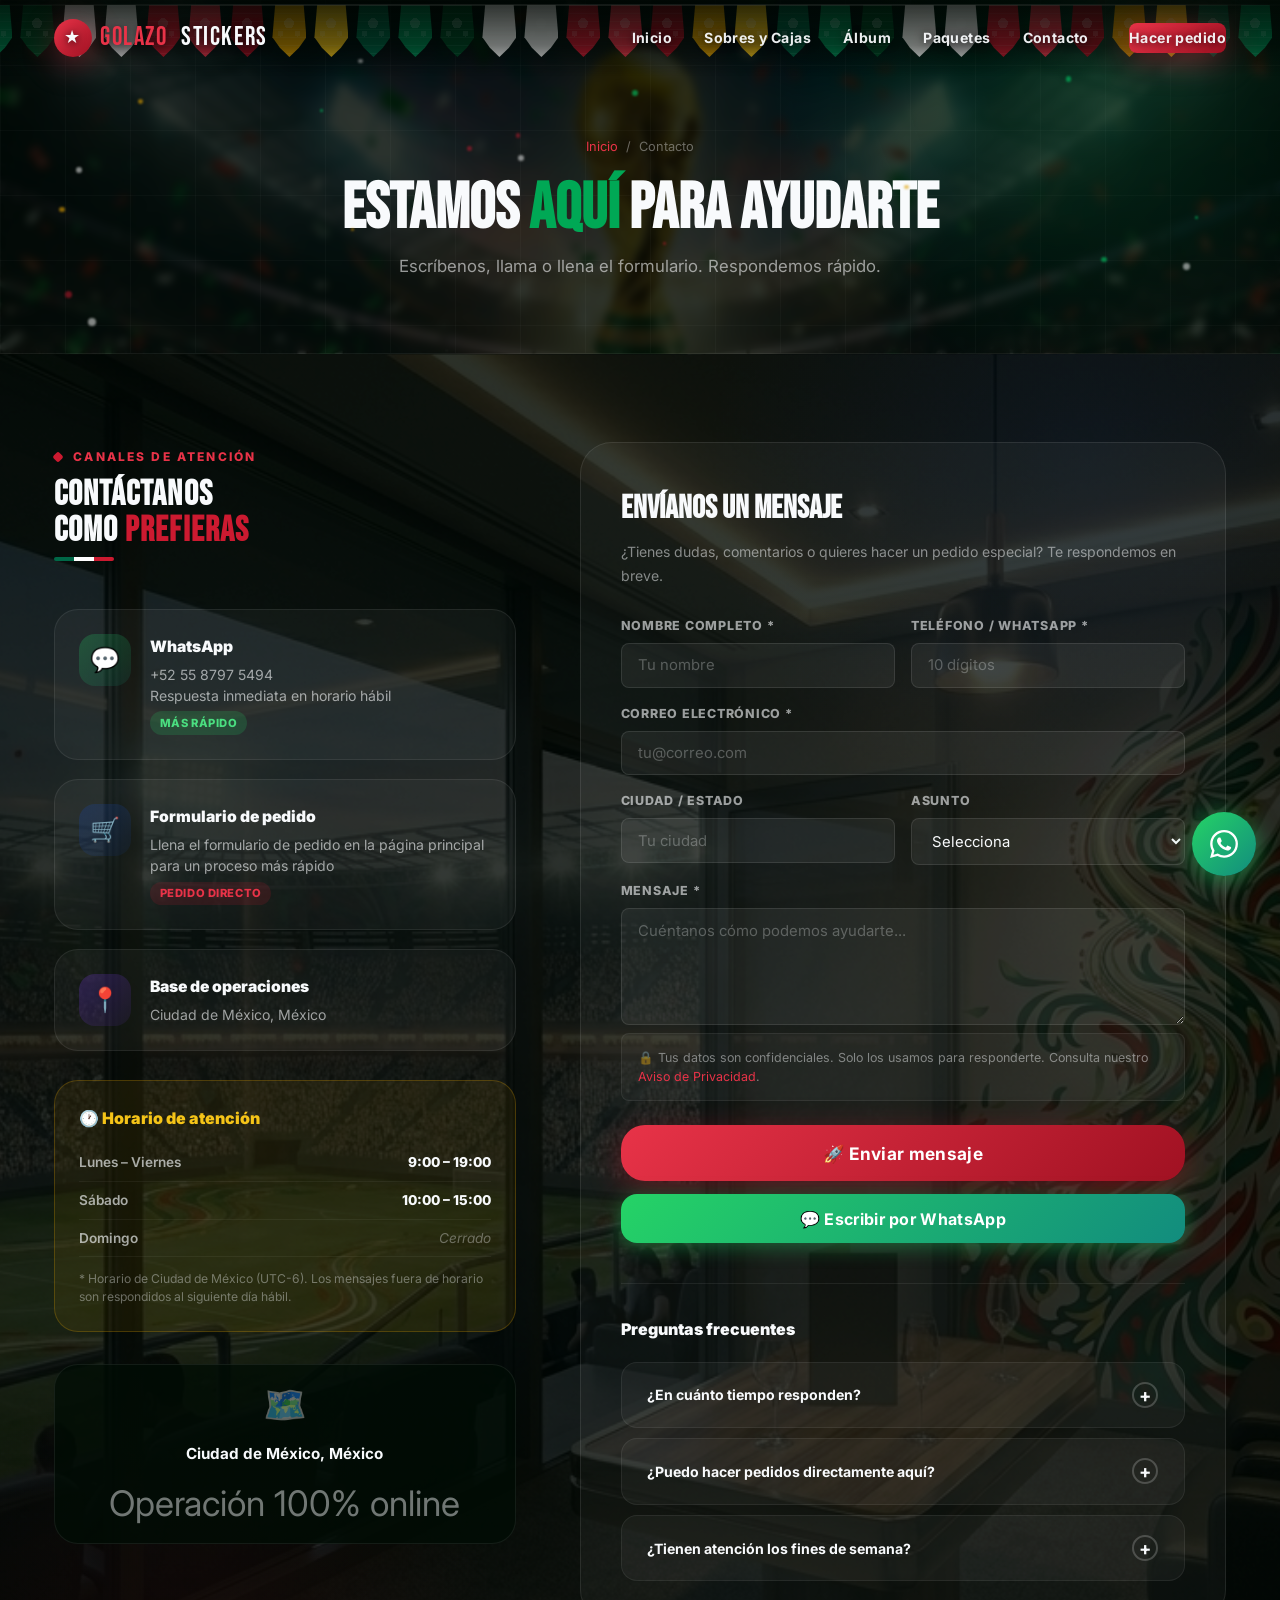
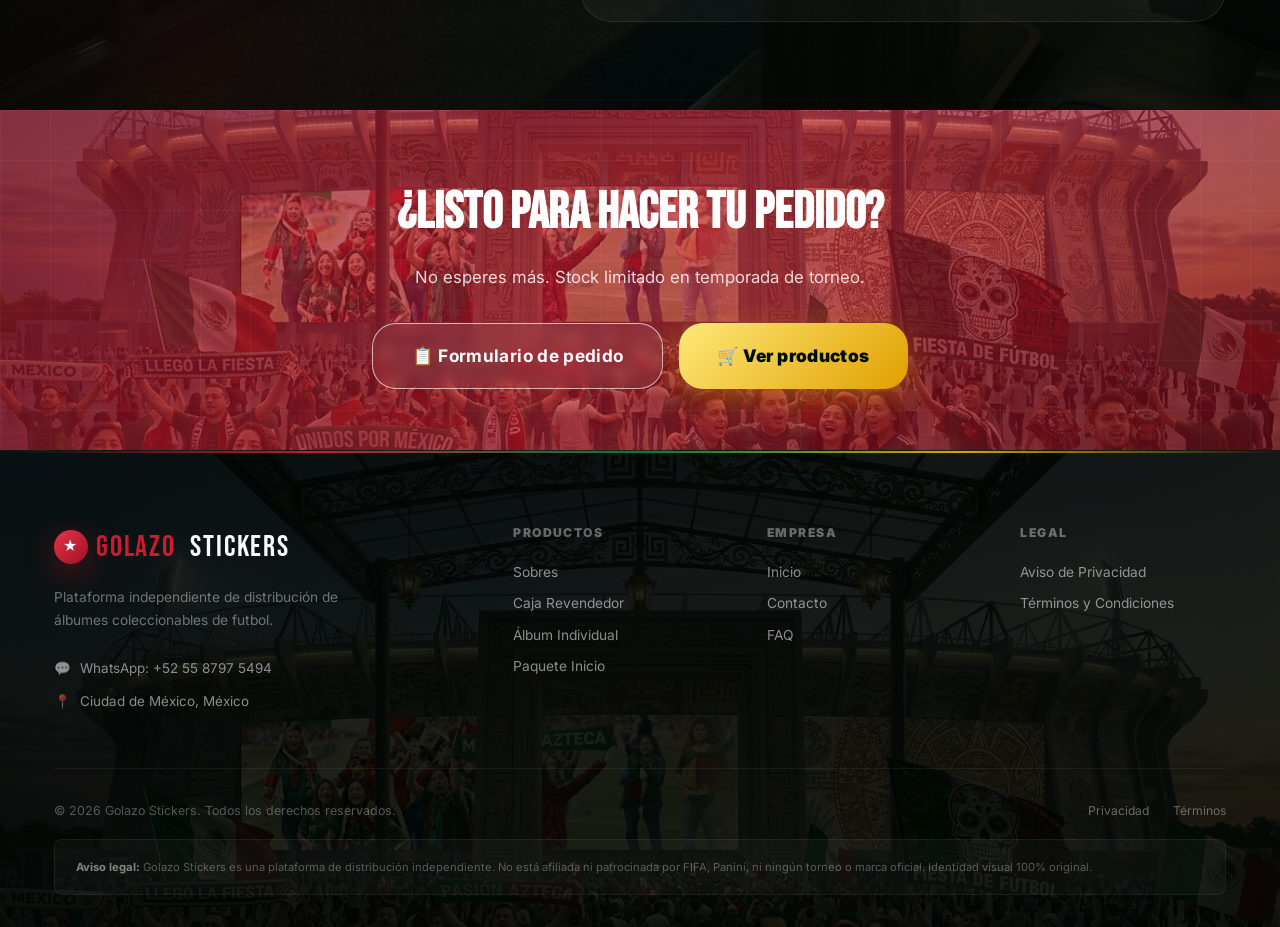
==== contacto.html @ 60607475 "Golazo Stickers - sitio web" ====
<!DOCTYPE html>
<html lang="es">
<head>
  <meta charset="UTF-8" />
  <meta name="viewport" content="width=device-width, initial-scale=1.0" />
  <title>Contacto — Golazo Stickers</title>
  <meta name="description" content="Contáctanos por WhatsApp, formulario o correo. Respondemos en menos de 24 horas. Pedidos, dudas y cotizaciones de mayoreo.">
  <link rel="icon" href="data:image/svg+xml,<svg xmlns='http://www.w3.org/2000/svg' viewBox='0 0 100 100'><text y='.9em' font-size='90'>⚽</text></svg>">
  <link rel="preconnect" href="https://fonts.googleapis.com">
  <link rel="preconnect" href="https://fonts.gstatic.com" crossorigin>
  <link href="https://fonts.googleapis.com/css2?family=Bebas+Neue&family=Inter:wght@300;400;500;600;700;800;900&display=swap" rel="stylesheet">
  <link rel="stylesheet" href="css/styles.css">
  <style>
    .contact-main {
      background:
        linear-gradient(rgba(0,6,2,.83), rgba(0,6,2,.83)),
        url('FONDOS/FONDO%203.PNG') center / cover scroll;
      padding: var(--section-py) 0;
      position: relative;
      overflow: hidden;
    }
    .contact-main::before {
      content: '';
      position: absolute; top: -20%; right: -15%;
      width: 60vw; height: 60vw;
      background: radial-gradient(circle, rgba(22,72,184,.1) 0%, transparent 70%);
      border-radius: 50%; pointer-events: none;
    }
    .contact-main::after {
      content: '';
      position: absolute; bottom: -20%; left: -10%;
      width: 50vw; height: 50vw;
      background: radial-gradient(circle, rgba(204,26,48,.08) 0%, transparent 70%);
      border-radius: 50%; pointer-events: none;
    }

    .contact-grid {
      display: grid;
      grid-template-columns: 1fr 1.4fr;
      gap: 4rem;
      align-items: start;
      position: relative; z-index: 1;
    }

    /* Tarjetas de contacto */
    .contact-methods { display: flex; flex-direction: column; gap: 1.2rem; }
    .contact-method-card {
      display: flex;
      align-items: flex-start;
      gap: 1.2rem;
      padding: 1.5rem;
      background: rgba(255,255,255,.04);
      border: 1px solid rgba(255,255,255,.08);
      border-radius: var(--radius-xl);
      transition: var(--transition);
      text-decoration: none;
      color: inherit;
    }
    .contact-method-card:hover {
      transform: translateY(-3px);
      border-color: rgba(22,72,184,.3);
      background: rgba(22,72,184,.06);
    }
    .contact-method-card.wa-card:hover { border-color: rgba(37,211,102,.35); background: rgba(37,211,102,.06); }
    .contact-method-card.coral-card:hover { border-color: rgba(204,26,48,.35); background: rgba(204,26,48,.06); }

    .cm-icon {
      width: 52px; height: 52px; flex-shrink: 0;
      border-radius: var(--radius); display: flex; align-items: center; justify-content: center;
      font-size: 1.5rem;
    }
    .cm-icon.green  { background: linear-gradient(135deg, rgba(37,211,102,.25), rgba(18,140,126,.12)); }
    .cm-icon.turq   { background: linear-gradient(135deg, rgba(22,72,184,.25), rgba(22,72,184,.08)); }
    .cm-icon.coral  { background: linear-gradient(135deg, rgba(204,26,48,.25), rgba(204,26,48,.08)); }
    .cm-icon.gold   { background: linear-gradient(135deg, rgba(224,160,0,.25), rgba(224,160,0,.08)); }

    .cm-body {}
    .cm-title { font-weight: 900; font-size: .98rem; color: var(--white); margin-bottom: .25rem; }
    .cm-value { font-size: .88rem; color: rgba(248,250,252,.6); line-height: 1.5; }
    .cm-badge {
      display: inline-block;
      background: rgba(37,211,102,.18); color: #4ADE80;
      border-radius: 999px; padding: .15rem .6rem;
      font-size: .7rem; font-weight: 800; letter-spacing: .05em;
      text-transform: uppercase; margin-top: .35rem;
    }
    .cm-badge.fast { background: rgba(204,26,48,.15); color: var(--coral-light); }

    /* Horario */
    .horario-box {
      background: rgba(224,160,0,.08);
      border: 1px solid rgba(224,160,0,.25);
      border-radius: var(--radius-xl); padding: 1.5rem;
      margin-top: 1rem;
    }
    .horario-box h4 { font-weight: 900; color: var(--gold-light); margin-bottom: .8rem; display:flex; gap:.5rem; align-items:center; }
    .horario-row { display: flex; justify-content: space-between; align-items: center; padding: .45rem 0; border-bottom: 1px solid rgba(255,255,255,.05); font-size: .85rem; }
    .horario-row:last-child { border-bottom: none; }
    .horario-day   { color: rgba(248,250,252,.65); font-weight: 600; }
    .horario-time  { color: var(--white); font-weight: 800; }
    .horario-closed { color: rgba(248,250,252,.35); font-style: italic; font-weight: 400; }

    /* Formulario */
    .contact-form-box {
      background: rgba(255,255,255,.04);
      border: 1px solid rgba(255,255,255,.09);
      border-radius: var(--radius-2xl);
      padding: 2.5rem;
    }
    .contact-form-box h3 {
      font-family: var(--font-display);
      font-size: 2rem; color: var(--white); margin-bottom: .3rem;
    }
    .contact-form-box .form-sub { font-size: .88rem; color: rgba(248,250,252,.5); margin-bottom: 1.8rem; }

    /* Mapa placeholder */
    .map-placeholder {
      background: rgba(0,12,4,.75);
      border: 1px solid rgba(255,255,255,.07);
      border-radius: var(--radius-xl);
      height: 180px;
      display: flex; flex-direction: column; align-items: center; justify-content: center;
      gap: .5rem; text-align: center;
      font-size: .88rem; color: rgba(248,250,252,.45);
      margin-top: 2rem;
    }
    .map-placeholder span { font-size: 2.2rem; }
    .map-placeholder strong { color: var(--white); font-size: .95rem; }

    @media (max-width: 900px) { .contact-grid { grid-template-columns: 1fr; gap: 2.5rem; } }
  </style>
</head>
<body>

<!-- NAVBAR -->
<nav class="navbar">
  <div class="container">
    <a href="index.html" class="nav-logo">
      <div class="logo-icon" aria-hidden="true">★</div>
      <span class="brand-highlight">GOLAZO</span>&nbsp;STICKERS
    </a>
    <ul class="nav-links" id="navLinks">
      <li><a href="index.html">Inicio</a></li>
      <li><a href="productos.html#sobres">Sobres y Cajas</a></li>
      <li><a href="productos.html#album">Álbum</a></li>
      <li><a href="productos.html#paquetes">Paquetes</a></li>
      <li><a href="contacto.html">Contacto</a></li>
      <li class="nav-cta"><a href="index.html#pedido" class="btn btn-primary btn-sm">Hacer pedido</a></li>
    </ul>
    <button class="nav-toggle" id="navToggle" aria-label="Menú" aria-expanded="false">
      <span></span><span></span><span></span>
    </button>
  </div>
</nav>

<!-- PAGE HEADER -->
<header class="page-header">
  <div class="papel-picado-wrap" aria-hidden="true" id="papelPicado"></div>
  <div class="container">
    <div class="breadcrumb">
      <a href="index.html">Inicio</a> / <span>Contacto</span>
    </div>
    <h1 class="page-header-title">Estamos <span style="color:var(--turq-light)">aquí</span> para ayudarte</h1>
    <p class="page-header-sub">Escríbenos, llama o llena el formulario. Respondemos rápido.</p>
  </div>
</header>

<!-- CONTACT MAIN -->
<section class="contact-main">
  <div class="container">
    <div class="contact-grid">

      <!-- Métodos de contacto -->
      <div>
        <div class="section-header reveal">
          <span class="section-label">Canales de atención</span>
          <h2 class="section-title" style="font-size:2.2rem;">Contáctanos<br>como <span>prefieras</span></h2>
        </div>

        <div class="contact-methods">
          <!-- WhatsApp -->
          <a href="https://wa.me/525587975494" target="_blank" rel="noopener noreferrer" class="contact-method-card wa-card reveal delay-1">
            <div class="cm-icon green">💬</div>
            <div class="cm-body">
              <div class="cm-title">WhatsApp</div>
              <div class="cm-value">+52 55 8797 5494<br>Respuesta inmediata en horario hábil</div>
              <span class="cm-badge">Más rápido</span>
            </div>
          </a>
          <!-- Pedidos -->
          <a href="index.html#pedido" class="contact-method-card coral-card reveal delay-3">
            <div class="cm-icon turq">🛒</div>
            <div class="cm-body">
              <div class="cm-title">Formulario de pedido</div>
              <div class="cm-value">Llena el formulario de pedido en la página principal para un proceso más rápido</div>
              <span class="cm-badge fast">Pedido directo</span>
            </div>
          </a>
          <!-- Ubicación -->
          <div class="contact-method-card reveal delay-4" style="cursor:default;">
            <div class="cm-icon" style="background:linear-gradient(135deg,rgba(124,58,237,.25),rgba(124,58,237,.08));">📍</div>
            <div class="cm-body">
              <div class="cm-title">Base de operaciones</div>
              <div class="cm-value">Ciudad de México, México</div>
            </div>
          </div>
        </div>

        <!-- Horario -->
        <div class="horario-box reveal" style="margin-top:1.8rem;">
          <h4>🕐 Horario de atención</h4>
          <div class="horario-row">
            <span class="horario-day">Lunes – Viernes</span>
            <span class="horario-time">9:00 – 19:00</span>
          </div>
          <div class="horario-row">
            <span class="horario-day">Sábado</span>
            <span class="horario-time">10:00 – 15:00</span>
          </div>
          <div class="horario-row">
            <span class="horario-day">Domingo</span>
            <span class="horario-closed">Cerrado</span>
          </div>
          <p style="font-size:.76rem; color:rgba(248,250,252,.38); margin-top:.8rem; line-height:1.5;">
            * Horario de Ciudad de México (UTC-6). Los mensajes fuera de horario son respondidos al siguiente día hábil.
          </p>
        </div>

        <!-- Mapa placeholder -->
        <div class="map-placeholder reveal">
          <span>🗺️</span>
          <strong>Ciudad de México, México</strong>
          <span>Operación 100% online</span>
        </div>
      </div>

      <!-- Formulario de contacto -->
      <div class="contact-form-box reveal-right">
        <h3>Envíanos un mensaje</h3>
        <p class="form-sub">¿Tienes dudas, comentarios o quieres hacer un pedido especial? Te respondemos en breve.</p>
        <form class="order-form-el" novalidate>
          <div class="form-grid">
            <div class="form-group">
              <label for="c-nombre">Nombre completo *</label>
              <input type="text" id="c-nombre" name="nombre" placeholder="Tu nombre" required autocomplete="name">
            </div>
            <div class="form-group">
              <label for="c-tel">Teléfono / WhatsApp *</label>
              <input type="tel" id="c-tel" name="telefono" placeholder="10 dígitos" required autocomplete="tel">
            </div>
            <div class="form-group full">
              <label for="c-email">Correo electrónico *</label>
              <input type="email" id="c-email" name="correo" placeholder="tu@correo.com" required autocomplete="email">
            </div>
            <div class="form-group">
              <label for="c-ciudad">Ciudad / Estado</label>
              <input type="text" id="c-ciudad" name="ciudad" placeholder="Tu ciudad" autocomplete="address-level2">
            </div>
            <div class="form-group">
              <label for="c-asunto">Asunto</label>
              <select id="c-asunto" name="asunto">
                <option value="" disabled selected>Selecciona</option>
                <option>Hacer un pedido</option>
                <option>Consulta sobre productos</option>
                <option>Consulta sobre precios</option>
                <option>Seguimiento de pedido</option>
                <option>Problema con mi pedido</option>
                <option>Otro</option>
              </select>
            </div>
            <div class="form-group full">
              <label for="c-mensaje">Mensaje *</label>
              <textarea id="c-mensaje" name="comentarios" rows="5" placeholder="Cuéntanos cómo podemos ayudarte..." required></textarea>
            </div>
          </div>

          <div style="background:rgba(255,255,255,.04); border:1px solid rgba(255,255,255,.07); border-radius:var(--radius-sm); padding:.85rem 1rem; margin-top:.5rem; font-size:.78rem; color:rgba(248,250,252,.45); line-height:1.55;">
            🔒 Tus datos son confidenciales. Solo los usamos para responderte. Consulta nuestro <a href="privacidad.html" style="color:var(--coral-light);">Aviso de Privacidad</a>.
          </div>

          <div class="form-actions" style="margin-top:1.5rem;">
            <button type="submit" class="btn btn-primary btn-full btn-lg">
              🚀 Enviar mensaje
            </button>
            <button type="button" class="btn btn-whatsapp btn-full" data-whatsapp="true">
              💬 Escribir por WhatsApp
            </button>
          </div>
          <div class="form-success" role="alert"></div>
        </form>

        <!-- FAQ rápido -->
        <div style="margin-top:2.5rem; padding-top:2rem; border-top:1px solid rgba(255,255,255,.07);">
          <h4 style="font-weight:900; margin-bottom:1.2rem; font-size:1rem;">Preguntas frecuentes</h4>
          <div class="faq-list" style="max-width:100%;">
            <div class="faq-item">
              <button class="faq-question" style="font-size:.88rem;">¿En cuánto tiempo responden? <span class="faq-icon">+</span></button>
              <div class="faq-answer"><p>Por WhatsApp respondemos usualmente en menos de 2 horas en horario hábil. Por formulario o correo, dentro de 24 horas hábiles.</p></div>
            </div>
            <div class="faq-item">
              <button class="faq-question" style="font-size:.88rem;">¿Puedo hacer pedidos directamente aquí? <span class="faq-icon">+</span></button>
              <div class="faq-answer"><p>Sí. Puedes usar el formulario de esta página o ir directamente a <a href="index.html#pedido">la sección de pedidos</a> en el inicio. También por WhatsApp.</p></div>
            </div>
            <div class="faq-item">
              <button class="faq-question" style="font-size:.88rem;">¿Tienen atención los fines de semana? <span class="faq-icon">+</span></button>
              <div class="faq-answer"><p>Los sábados atendemos de 10:00 a 15:00. Los domingos no hay atención, pero puedes dejar tu mensaje y te respondemos el lunes.</p></div>
            </div>
          </div>
        </div>
      </div>
    </div>
  </div>
</section>

<!-- CTA -->
<div class="mid-cta">
  <div class="container reveal">
    <h2>¿Listo para hacer tu pedido?</h2>
    <p>No esperes más. Stock limitado en temporada de torneo.</p>
    <div class="cta-actions">
      <a href="index.html#pedido" class="btn btn-secondary btn-lg">📋 Formulario de pedido</a>
      <a href="productos.html" class="btn btn-gold btn-lg">🛒 Ver productos</a>
    </div>
  </div>
</div>

<!-- FOOTER -->
<footer class="footer">
  <div class="container">
    <div class="footer-grid">
      <div class="footer-brand">
        <div class="footer-logo"><div class="logo-icon">★</div><span style="color:var(--coral)">GOLAZO</span>&nbsp;STICKERS</div>
        <p class="footer-tagline">Plataforma independiente de distribución de álbumes coleccionables de futbol.</p>
        <nav class="footer-contact-items">
          <a class="footer-contact-item" href="https://wa.me/525587975494" target="_blank" rel="noopener noreferrer"><span>💬</span> WhatsApp: +52 55 8797 5494</a>
          <span class="footer-contact-item"><span>📍</span> Ciudad de México, México</span>
        </nav>
      </div>
      <div class="footer-col">
        <h5>Productos</h5>
        <nav class="footer-links">
          <a href="productos.html#sobres">Sobres</a>
          <a href="productos.html#sobres">Caja Revendedor</a>
          <a href="productos.html#album">Álbum Individual</a>
          <a href="productos.html#paquetes">Paquete Inicio</a>
        </nav>
      </div>
      <div class="footer-col">
        <h5>Empresa</h5>
        <nav class="footer-links">
          <a href="index.html">Inicio</a>
          <a href="contacto.html">Contacto</a>
          <a href="index.html#faq">FAQ</a>
        </nav>
      </div>
      <div class="footer-col">
        <h5>Legal</h5>
        <nav class="footer-links">
          <a href="privacidad.html">Aviso de Privacidad</a>
          <a href="terminos.html">Términos y Condiciones</a>
        </nav>
      </div>
    </div>
    <div class="footer-bottom">
      <div class="footer-bottom-row">
        <p class="footer-copy">© 2026 Golazo Stickers. Todos los derechos reservados.</p>
        <nav class="footer-legal-links">
          <a href="privacidad.html">Privacidad</a>
          <a href="terminos.html">Términos</a>
        </nav>
      </div>
      <div class="footer-disclaimer">
        <strong>Aviso legal:</strong> Golazo Stickers es una plataforma de distribución independiente. No está afiliada ni patrocinada por FIFA, Panini, ni ningún torneo o marca oficial. Identidad visual 100% original.
      </div>
    </div>
  </div>
</footer>

<a href="#" class="whatsapp-float" aria-label="Pedir por WhatsApp">
  <svg width="28" height="28" viewBox="0 0 24 24" fill="white"><path d="M17.472 14.382c-.297-.149-1.758-.867-2.03-.967-.273-.099-.471-.148-.67.15-.197.297-.767.966-.94 1.164-.173.199-.347.223-.644.075-.297-.15-1.255-.463-2.39-1.475-.883-.788-1.48-1.761-1.653-2.059-.173-.297-.018-.458.13-.606.134-.133.298-.347.446-.52.149-.174.198-.298.298-.497.099-.198.05-.371-.025-.52-.075-.149-.669-1.612-.916-2.207-.242-.579-.487-.5-.669-.51-.173-.008-.371-.01-.57-.01-.198 0-.52.074-.792.372-.272.297-1.04 1.016-1.04 2.479 0 1.462 1.065 2.875 1.213 3.074.149.198 2.096 3.2 5.077 4.487.709.306 1.262.489 1.694.625.712.227 1.36.195 1.871.118.571-.085 1.758-.719 2.006-1.413.248-.694.248-1.289.173-1.413-.074-.124-.272-.198-.57-.347m-5.421 7.403h-.004a9.87 9.87 0 01-5.031-1.378l-.361-.214-3.741.982.998-3.648-.235-.374a9.86 9.86 0 01-1.51-5.26c.001-5.45 4.436-9.884 9.888-9.884 2.64 0 5.122 1.03 6.988 2.898a9.825 9.825 0 012.893 6.994c-.003 5.45-4.437 9.884-9.885 9.884m8.413-18.297A11.815 11.815 0 0012.05 0C5.495 0 .16 5.335.157 11.892c0 2.096.547 4.142 1.588 5.945L.057 24l6.305-1.654a11.882 11.882 0 005.683 1.448h.005c6.554 0 11.89-5.335 11.893-11.893a11.821 11.821 0 00-3.48-8.413z"/></svg>
  <span class="whatsapp-float-tooltip">Escribir por WhatsApp</span>
</a>
<script src="js/main.js"></script>
</body>
</html>
---- css/styles.css ----
/* ============================================================
   GOLAZO STICKERS — MAIN STYLESHEET v2
   Paleta original vibrante · Mobile-first · Premium
   ============================================================ */

@import url('https://fonts.googleapis.com/css2?family=Bebas+Neue&family=Inter:wght@300;400;500;600;700;800;900&display=swap');

/* ─── VARIABLES — Paleta Mundial ─────────────────────────── */
:root {
  /* Rojo mundial */
  --coral:        #CC1A30;
  --coral-dark:   #A01122;
  --coral-light:  #E83348;
  /* Verde México */
  --turquoise:    #007A40;
  --turq-dark:    #004D25;
  --turq-light:   #00A855;
  /* Verde noche profundo — estilo estadio México */
  --night:        #000D05;
  --night-mid:    #001608;
  --night-soft:   #002410;
  /* Dorado trofeo */
  --gold:         #E0A000;
  --gold-light:   #F5C418;
  --gold-pale:    #FEE878;
  --white:        #F8FAFC;
  --gray-light:   #EEF2F7;
  --gray:         #8898AA;
  --gray-dark:    #4A5568;
  --purple:       #5B21A8;
  --purple-light: #8B5CF6;

  --font-display: 'Bebas Neue', 'Impact', sans-serif;
  --font-body:    'Inter', sans-serif;

  --section-py:   5.5rem;
  --radius:       1rem;
  --radius-sm:    0.5rem;
  --radius-xl:    1.5rem;
  --radius-2xl:   2rem;

  --shadow-sm:    0 2px 8px rgba(0,13,5,0.35);
  --shadow-md:    0 8px 32px rgba(0,13,5,0.5);
  --shadow-lg:    0 20px 60px rgba(0,13,5,0.65);
  --shadow-coral: 0 8px 32px rgba(204,26,48,0.4);
  --shadow-turq:  0 8px 32px rgba(0,122,64,0.4);
  --shadow-gold:  0 8px 32px rgba(224,160,0,0.4);

  --transition:   0.3s cubic-bezier(0.25,0.46,0.45,0.94);
  --transition-slow: 0.6s cubic-bezier(0.25,0.46,0.45,0.94);
}

/* ─── RESET ──────────────────────────────────────────────── */
*,*::before,*::after { box-sizing:border-box; margin:0; padding:0; }
html { scroll-behavior:smooth; font-size:16px; }
body {
  font-family: var(--font-body);
  background: url('../FONDOS/FONDO%20PRINCIPAL.jpeg') center top / cover fixed no-repeat;
  background-color: var(--night);
  color: var(--white);
  line-height: 1.65;
  overflow-x: hidden;
  -webkit-font-smoothing: antialiased;
}
img { max-width:100%; height:auto; display:block; }
a   { text-decoration:none; color:inherit; }
ul  { list-style:none; }
input,select,textarea,button { font-family:var(--font-body); }

/* ─── UTILITIES ──────────────────────────────────────────── */
.container   { width:100%; max-width:1220px; margin:0 auto; padding:0 1.5rem; }
.section-py  { padding:var(--section-py) 0; }
.text-center { text-align:center; }
.text-coral  { color:var(--coral); }
.text-gold   { color:var(--gold); }
.text-turq   { color:var(--turquoise); }

/* ─── BADGES ─────────────────────────────────────────────── */
.badge {
  display: inline-flex;
  align-items: center;
  gap: 0.3rem;
  padding: 0.28rem 0.85rem;
  border-radius: 999px;
  font-size: 0.7rem;
  font-weight: 800;
  letter-spacing: 0.06em;
  text-transform: uppercase;
}
.badge-coral  { background:linear-gradient(135deg,var(--coral),var(--coral-dark)); color:#fff; box-shadow:0 2px 12px rgba(204,26,48,0.4); }
.badge-gold   { background:linear-gradient(135deg,var(--gold-light),var(--gold));  color:var(--night); box-shadow:0 2px 12px rgba(224,160,0,0.4); }
.badge-turq   { background:linear-gradient(135deg,var(--turq-light),var(--turquoise)); color:#fff; box-shadow:0 2px 12px rgba(0,122,64,0.4); }
.badge-purple { background:linear-gradient(135deg,var(--purple-light),var(--purple)); color:#fff; }

/* ─── SCROLL REVEAL ──────────────────────────────────────── */
.reveal        { opacity:0; transform:translateY(44px); transition:opacity 0.75s ease,transform 0.75s ease; }
.reveal-left   { opacity:0; transform:translateX(-50px); transition:opacity 0.75s ease,transform 0.75s ease; }
.reveal-right  { opacity:0; transform:translateX(50px);  transition:opacity 0.75s ease,transform 0.75s ease; }
.reveal.visible,.reveal-left.visible,.reveal-right.visible { opacity:1; transform:none; }
.delay-1 { transition-delay:.1s!important; }
.delay-2 { transition-delay:.2s!important; }
.delay-3 { transition-delay:.3s!important; }
.delay-4 { transition-delay:.4s!important; }
.delay-5 { transition-delay:.5s!important; }
.delay-6 { transition-delay:.6s!important; }

/* ─── BUTTONS ────────────────────────────────────────────── */
.btn {
  display: inline-flex;
  align-items: center;
  justify-content: center;
  gap: .5rem;
  padding: .9rem 2rem;
  border: none;
  border-radius: var(--radius);
  font-size: 1rem;
  font-weight: 700;
  cursor: pointer;
  transition: var(--transition);
  position: relative;
  overflow: hidden;
  white-space: nowrap;
  letter-spacing: .02em;
  text-align: center;
}
.btn::after {
  content:'';
  position:absolute; inset:0;
  background:rgba(255,255,255,.13);
  opacity:0;
  transition:opacity .2s;
}
.btn:hover::after { opacity:1; }
.btn:active       { transform:scale(.97); }

.btn-primary {
  background: linear-gradient(135deg, var(--coral-light), var(--coral-dark));
  color:#fff;
  box-shadow: var(--shadow-coral);
}
.btn-primary:hover { transform:translateY(-3px); box-shadow:0 12px 36px rgba(204,26,48,.55); }

.btn-secondary {
  background: rgba(255,255,255,.06);
  color:var(--white);
  border: 1.5px solid rgba(255,255,255,.35);
  backdrop-filter:blur(6px);
}
.btn-secondary:hover { border-color:var(--white); background:rgba(255,255,255,.12); transform:translateY(-2px); }

.btn-turq {
  background: linear-gradient(135deg, var(--turq-light), var(--turq-dark));
  color:#fff;
  box-shadow: var(--shadow-turq);
}
.btn-turq:hover { transform:translateY(-3px); box-shadow:0 12px 36px rgba(0,122,64,.55); }

.btn-gold {
  background: linear-gradient(135deg, var(--gold-pale), var(--gold));
  color:var(--night);
  box-shadow: var(--shadow-gold);
  font-weight:900;
}
.btn-gold:hover { transform:translateY(-3px); box-shadow:0 12px 36px rgba(224,160,0,.55); }

.btn-whatsapp {
  background: linear-gradient(135deg,#25D366,#128C7E);
  color:#fff;
  box-shadow:0 4px 20px rgba(37,211,102,.4);
}
.btn-whatsapp:hover { transform:translateY(-3px); box-shadow:0 12px 36px rgba(37,211,102,.55); }

.btn-outline-coral {
  background: transparent;
  color: var(--coral-light);
  border: 2px solid var(--coral);
}
.btn-outline-coral:hover { background: var(--coral); color:#fff; transform:translateY(-2px); }

.btn-lg   { padding:1.1rem 2.4rem; font-size:1.08rem; border-radius:var(--radius-xl); }
.btn-sm   { padding:.55rem 1.2rem; font-size:.85rem; border-radius:var(--radius-sm); }
.btn-full { width:100%; }

/* ─── SECTION HEADINGS ───────────────────────────────────── */
.section-label {
  display:inline-block;
  font-size:.75rem;
  font-weight:800;
  letter-spacing:.18em;
  text-transform:uppercase;
  color:var(--coral-light);
  margin-bottom:.65rem;
  position:relative;
  padding-left:1.2rem;
}
.section-label::before {
  content:'';
  position:absolute;
  left:0; top:50%;
  transform:translateY(-50%);
  width:8px; height:8px;
  background:var(--coral);
  border-radius:2px;
  transform:translateY(-50%) rotate(45deg);
}
.section-title {
  font-family: var(--font-display);
  font-size: clamp(2.4rem, 5vw, 3.8rem);
  line-height: 1.02;
  letter-spacing: .03em;
  color: var(--white);
}
.section-title span  { color:var(--coral); }
.section-title .gold { color:var(--gold); }
.section-title .turq { color:var(--turquoise); }
.section-sub {
  font-size:1.05rem;
  color:rgba(248,250,252,.65);
  max-width:580px;
  margin:.9rem auto 0;
  line-height:1.7;
}
.section-header { margin-bottom:3rem; }

/* Divider line -->
.section-divider {
  height:1px;
  background:linear-gradient(90deg,transparent,rgba(255,255,255,.08),transparent);
  margin:0;
}

/* ─── PROMO BAR ──────────────────────────────────────────── */
.promo-bar {
  background: linear-gradient(90deg, var(--night-mid) 0%, var(--turq-dark) 50%, var(--night-mid) 100%);
  padding: .65rem 1rem;
  text-align: center;
  position: relative;
  z-index: 1001;
  overflow: hidden;
}
.promo-bar::before {
  content:'';
  position:absolute; inset:0;
  background:linear-gradient(90deg,transparent 0%,rgba(255,255,255,.15) 50%,transparent 100%);
  animation:shimmerBar 3s linear infinite;
}
.promo-bar-text {
  font-size:.82rem;
  font-weight:800;
  letter-spacing:.06em;
  color:#fff;
  display:flex;
  align-items:center;
  justify-content:center;
  gap:.9rem;
  flex-wrap:wrap;
  position:relative;
  z-index:1;
}
.promo-dot { width:5px; height:5px; background:#fff; border-radius:50%; opacity:.7; }

/* ─── NAVBAR ─────────────────────────────────────────────── */
.navbar {
  position:fixed;
  top:0; left:0; right:0;
  z-index:1000;
  padding:1rem 0;
  background: linear-gradient(180deg, rgba(0,6,2,.82) 0%, rgba(0,6,2,.50) 60%, transparent 100%);
  transition:background .4s,padding .4s,box-shadow .4s;
}
.navbar.scrolled {
  background: rgba(0,10,3,.94);
  backdrop-filter: blur(24px);
  -webkit-backdrop-filter: blur(24px);
  padding:.65rem 0;
  box-shadow:0 4px 40px rgba(0,0,0,.6);
  border-bottom:1px solid rgba(255,255,255,.08);
}
.navbar .container { display:flex; align-items:center; justify-content:space-between; gap:1rem; }

.nav-logo {
  font-family:var(--font-display);
  font-size:1.65rem;
  letter-spacing:.06em;
  color:var(--white);
  display:flex; align-items:center; gap:.5rem;
  transition:opacity .2s;
  text-shadow: 0 1px 8px rgba(0,0,0,.8);
}
.nav-logo:hover { opacity:.88; }
.logo-icon {
  width:38px; height:38px;
  background:linear-gradient(135deg,var(--coral-light),var(--coral-dark));
  border-radius:50%;
  display:flex; align-items:center; justify-content:center;
  font-size:1.1rem;
  flex-shrink:0;
  box-shadow:var(--shadow-coral);
}
.nav-logo .brand-highlight { color:var(--coral-light); }

.nav-links { display:flex; align-items:center; gap:2rem; }
.nav-links a {
  font-size:.88rem;
  font-weight:700;
  color:rgba(248,250,252,.95);
  letter-spacing:.03em;
  transition:color .2s;
  position:relative;
  padding:.2rem 0;
  text-shadow: 0 1px 8px rgba(0,0,0,.8);
}
.nav-links a::after {
  content:'';
  position:absolute;
  bottom:-2px; left:0; right:0;
  height:2px;
  background:linear-gradient(90deg,var(--coral),var(--turquoise));
  border-radius:2px;
  transform:scaleX(0);
  transition:transform .25s;
  transform-origin:left;
}
.nav-links a:hover           { color:var(--white); }
.nav-links a:hover::after    { transform:scaleX(1); }
.nav-cta { margin-left:.5rem; }

.nav-toggle {
  display:none;
  background:none; border:none;
  cursor:pointer;
  flex-direction:column; gap:5px;
  padding:4px;
}
.nav-toggle span { display:block; width:26px; height:2px; background:var(--white); border-radius:2px; transition:var(--transition); }
.nav-toggle.open span:nth-child(1) { transform:translateY(7px) rotate(45deg); }
.nav-toggle.open span:nth-child(2) { opacity:0; transform:scaleX(0); }
.nav-toggle.open span:nth-child(3) { transform:translateY(-7px) rotate(-45deg); }

@media (max-width:900px) {
  .nav-toggle { display:flex; }
  .nav-links {
    position:fixed;
    top:0; left:0; right:0; bottom:0;
    flex-direction:column; justify-content:center;
    background:rgba(0,10,3,.97);
    backdrop-filter:blur(20px);
    -webkit-backdrop-filter:blur(20px);
    backdrop-filter:blur(24px);
    gap:2rem;
    transform:translateX(100%);
    transition:transform .4s ease;
    z-index:999;
    padding:2rem;
  }
  .nav-links.open  { transform:translateX(0); }
  .nav-links a     { font-size:1.4rem; }
  .nav-cta .btn    { width:100%; justify-content:center; font-size:1.1rem; padding:1rem 2rem; }
}

/* ─── HERO ───────────────────────────────────────────────── */
.hero {
  position:relative;
  min-height:100vh;
  display:flex;
  align-items:center;
  overflow:hidden;
  background: transparent;
  padding-top:56px; /* promo bar */
}

/* Fondo de partículas/líneas diagonales */
.hero-bg {
  position:absolute; inset:0;
  overflow:hidden; z-index:0;
}
/* Floodlight derecho — verde estadio */
.hero-bg::before {
  content:'';
  position:absolute;
  top:-20%; right:-10%;
  width:80vw; height:80vw;
  background:radial-gradient(circle,rgba(0,168,85,.30) 0%,rgba(0,122,64,.12) 40%,transparent 70%);
  border-radius:50%;
  animation:pulseBg 7s ease-in-out infinite alternate;
}
/* Floodlight izquierdo — rojo México */
.hero-bg::after {
  content:'';
  position:absolute;
  top:-15%; left:-12%;
  width:65vw; height:65vw;
  background:radial-gradient(circle,rgba(204,26,48,.28) 0%,rgba(204,26,48,.08) 45%,transparent 70%);
  border-radius:50%;
  animation:pulseBg 9s ease-in-out infinite alternate-reverse;
}

/* Grid overlay */
.hero-grid {
  position:absolute; inset:0; z-index:1;
  background-image:
    linear-gradient(rgba(255,255,255,.028) 1px,transparent 1px),
    linear-gradient(90deg,rgba(255,255,255,.028) 1px,transparent 1px);
  background-size:70px 70px;
}

/* Líneas diagonales decorativas */
.hero-lines {
  position:absolute; inset:0; z-index:1; overflow:hidden;
}
.hero-line {
  position:absolute;
  width:1px;
  background:linear-gradient(180deg,transparent,rgba(0,168,85,.3),transparent);
  animation:lineFloat 8s ease-in-out infinite;
}
.hero-line:nth-child(1) { left:15%; height:40%; top:10%; animation-delay:0s; }
.hero-line:nth-child(2) { left:35%; height:30%; top:30%; animation-delay:1.5s; background:linear-gradient(180deg,transparent,rgba(204,26,48,.25),transparent); }
.hero-line:nth-child(3) { left:60%; height:50%; top:5%;  animation-delay:3s; background:linear-gradient(180deg,transparent,rgba(255,255,255,.12),transparent); }
.hero-line:nth-child(4) { left:80%; height:35%; top:20%; animation-delay:4.5s; background:linear-gradient(180deg,transparent,rgba(224,160,0,.25),transparent); }

/* Geo shapes */
.geo-shape {
  position:absolute;
  border-radius:4px;
  animation:floatShape 15s ease-in-out infinite;
}
.geo-shape:nth-child(1) { width:180px; height:180px; top:12%; left:4%; border:2px solid rgba(204,26,48,.08); transform:rotate(15deg); animation-duration:12s; }
.geo-shape:nth-child(2) { width:90px;  height:90px;  top:65%; left:78%; border:2px solid rgba(0,122,64,.1); transform:rotate(45deg); animation-duration:9s; animation-delay:-3s; }
.geo-shape:nth-child(3) { width:130px; height:130px; top:78%; left:12%; border:2px solid rgba(255,255,255,.04); transform:rotate(-20deg); animation-duration:14s; animation-delay:-5s; }
.geo-shape:nth-child(4) { width:60px;  height:60px;  top:28%; right:8%; border:2px solid rgba(224,160,0,.1); transform:rotate(30deg); animation-duration:10s; animation-delay:-7s; }

.hero-gradient {
  position:absolute; inset:0; z-index:2;
  background:linear-gradient(160deg,
    rgba(0,8,2,.78) 0%,
    rgba(0,12,3,.38) 45%,
    rgba(0,8,2,.72) 100%
  );
}
/* Resplandor de cancha — luz verde desde abajo */
.hero-floor-glow {
  position:absolute;
  bottom:0; left:0; right:0;
  height:55%;
  background:radial-gradient(ellipse 90% 60% at 50% 100%, rgba(0,168,85,.22) 0%, rgba(0,100,50,.08) 55%, transparent 80%);
  z-index:2;
  pointer-events:none;
}

.hero .container {
  position:relative; z-index:3;
  display:grid;
  grid-template-columns:1fr 1fr;
  gap:4rem;
  align-items:center;
  padding-top:5rem;
  padding-bottom:4rem;
}

/* Hero Content */
.hero-eyebrow {
  display:inline-flex; align-items:center; gap:.55rem;
  background:rgba(204,26,48,.12);
  border:1px solid rgba(204,26,48,.35);
  border-radius:999px;
  padding:.35rem 1rem;
  font-size:.75rem; font-weight:800;
  letter-spacing:.12em; text-transform:uppercase;
  color:var(--coral-light);
  margin-bottom:1.3rem;
  animation:fadeInDown .8s ease both;
}
.hero-eyebrow .dot {
  width:7px; height:7px;
  background:var(--coral);
  border-radius:50%;
  animation:blink 1.4s ease infinite;
  box-shadow:0 0 8px var(--coral);
}

.hero-title {
  font-family:var(--font-display);
  font-size:clamp(3.2rem,7.5vw,6rem);
  line-height:.95;
  letter-spacing:.03em;
  animation:fadeInUp .9s ease .1s both;
}
.hero-title .t-white { color:var(--white); display:block; }
.hero-title .t-coral { color:var(--coral); display:block; }
.hero-title .t-gold  { color:var(--gold-light); display:block; }
.hero-title .t-turq  { color:var(--turq-light); display:block; }

.hero-sub {
  font-size:1.08rem;
  color:rgba(248,250,252,.7);
  max-width:480px;
  line-height:1.75;
  margin-top:1.3rem;
  animation:fadeInUp .9s ease .2s both;
}

.hero-urgency {
  display:inline-flex; align-items:center; gap:.6rem;
  background:linear-gradient(135deg,rgba(224,160,0,.18),rgba(224,160,0,.06));
  border:1px solid rgba(224,160,0,.45);
  border-radius:var(--radius-sm);
  padding:.55rem 1.1rem;
  font-size:.83rem; font-weight:800;
  color:var(--gold-light);
  margin-top:1.5rem;
  animation:fadeInUp .9s ease .3s both;
}
.urgency-icon { font-size:.9rem; animation:blink 2s ease infinite; }

.hero-actions {
  display:flex; gap:1rem; flex-wrap:wrap;
  margin-top:2.2rem;
  animation:fadeInUp .9s ease .4s both;
}

.hero-stats {
  display:flex; gap:2.5rem;
  margin-top:3rem; padding-top:2rem;
  border-top:1px solid rgba(255,255,255,.08);
  animation:fadeInUp .9s ease .5s both;
}
.stat-item {}
.stat-num {
  font-family:var(--font-display);
  font-size:2.2rem;
  color:var(--coral-light);
  line-height:1;
  text-shadow:0 0 20px rgba(204,26,48,.4);
}
.stat-label {
  font-size:.75rem;
  color:rgba(248,250,252,.45);
  font-weight:700;
  letter-spacing:.06em;
  text-transform:uppercase;
  margin-top:.15rem;
}

/* Hero Visual */
.hero-visual {
  display:flex; align-items:center; justify-content:center;
  animation:fadeInRight 1s ease .3s both;
  position:relative;
}
.hero-card-stack { position:relative; width:300px; height:400px; margin:0 auto; }
.hero-card {
  position:absolute;
  width:230px; height:310px;
  border-radius:var(--radius-2xl);
  display:flex; flex-direction:column; align-items:center; justify-content:center; gap:.9rem;
  box-shadow:var(--shadow-lg);
}
.hero-card:nth-child(1) {
  background:linear-gradient(145deg,var(--night-soft),var(--night-mid));
  border:1px solid rgba(255,255,255,.07);
  left:50%; top:12%;
  transform:translateX(-50%) rotate(9deg);
  animation:floatCard 7s ease-in-out infinite 1s;
}
.hero-card:nth-child(2) {
  background:linear-gradient(145deg,#0A2A15,var(--night-mid));
  border:1px solid rgba(0,168,85,.3);
  left:50%; top:6%;
  transform:translateX(-50%) rotate(-5deg);
  animation:floatCard 7s ease-in-out infinite .5s;
}
.hero-card:nth-child(3) {
  background:linear-gradient(145deg,#2A0A0A,#1A1030);
  border:1px solid rgba(204,26,48,.3);
  left:50%; top:0;
  transform:translateX(-50%) rotate(0deg);
  z-index:3;
  animation:floatCard 7s ease-in-out infinite;
}
.card-star { font-size:2.8rem; line-height:1; filter:drop-shadow(0 0 12px currentColor); }
.card-lines { display:flex; flex-direction:column; gap:7px; width:130px; }
.card-line { height:9px; border-radius:5px; background:rgba(255,255,255,.12); }
.card-line:nth-child(1) { width:100%; }
.card-line:nth-child(2) { width:72%; }
.card-line:nth-child(3) { width:50%; background:rgba(224,160,0,.5); }
.card-number { font-family:var(--font-display); font-size:3.5rem; color:rgba(255,255,255,.07); position:absolute; bottom:10px; right:16px; }
.card-glow { position:absolute; inset:0; border-radius:var(--radius-2xl); background:radial-gradient(circle at 30% 30%,rgba(255,255,255,.05),transparent 60%); }

/* Album cover card */
.hero-card.hero-card-album {
  padding: 0;
  overflow: hidden;
  background: var(--night-mid);
  border: 2px solid rgba(224,160,0,.55) !important;
  box-shadow: 0 0 30px rgba(224,160,0,.25), var(--shadow-lg);
}
.hero-album-cover {
  width: 100%;
  height: 100%;
  object-fit: cover;
  object-position: center top;
  display: block;
  border-radius: var(--radius-2xl);
}

.hero-floating-badge {
  position:absolute;
  border-radius:var(--radius);
  padding:.65rem 1rem;
  font-size:.73rem; font-weight:900;
  text-align:center; line-height:1.3;
  box-shadow:var(--shadow-md);
}
.hfb-gold {
  background:linear-gradient(135deg,var(--gold-light),var(--gold));
  color:var(--night);
  top:-14px; right:-14px;
  animation:floatBadge 4s ease-in-out infinite .5s;
}
.hfb-turq {
  background:linear-gradient(135deg,var(--turq-light),var(--turq-dark));
  color:#fff;
  bottom:24px; left:-24px;
  animation:floatBadge 5s ease-in-out infinite 1s;
}
.hfb-coral {
  background:linear-gradient(135deg,var(--coral-light),var(--coral-dark));
  color:#fff;
  top:40%; right:-30px;
  animation:floatBadge 4.5s ease-in-out infinite 0s;
  font-size:.65rem;
}

/* Orb detrás del visual */
.hero-orb {
  position:absolute;
  width:360px; height:360px;
  background:radial-gradient(circle,rgba(0,168,85,.2) 0%,rgba(0,122,64,.08) 50%,transparent 70%);
  border-radius:50%;
  top:50%; left:50%; transform:translate(-50%,-50%);
  pointer-events:none; z-index:0;
  animation:pulseBg 5s ease-in-out infinite;
}

@media (max-width:900px) {
  .hero .container { grid-template-columns:1fr; text-align:center; padding-top:7rem; gap:3rem; }
  .hero-sub,.hero-urgency { margin-left:auto; margin-right:auto; }
  .hero-actions { justify-content:center; }
  .hero-stats   { justify-content:center; gap:2rem; }
  .hero-visual  { order:-1; }
  .hero-card-stack { width:240px; height:310px; }
  .hero-card { width:190px; height:260px; }
  .hero-orb { width:240px; height:240px; }
}

/* ─── PRODUCTS ───────────────────────────────────────────── */
.products {
  background:
    linear-gradient(rgba(0,6,2,.42), rgba(0,6,2,.42)),
    url('../FONDOS/FONDO%20ARTICULOS.PNG') center top / cover scroll;
  position:relative; overflow:hidden;
}
.products::before {
  content:''; position:absolute; top:0; left:0; right:0; height:2px;
  background:linear-gradient(90deg,transparent,var(--coral),var(--turquoise),transparent);
}
/* Fondo sutil */
.products::after {
  content:''; position:absolute; bottom:-20%; right:-10%;
  width:50vw; height:50vw;
  background:radial-gradient(circle,rgba(0,122,64,.07) 0%,transparent 70%);
  border-radius:50%; pointer-events:none;
}

.products-grid {
  display:grid;
  grid-template-columns:repeat(auto-fill,minmax(240px,1fr));
  gap:1.6rem;
  position:relative; z-index:1;
}

.product-card {
  background: rgba(0,10,4,.72);
  backdrop-filter: blur(12px);
  -webkit-backdrop-filter: blur(12px);
  border:1px solid rgba(255,255,255,.15);
  border-radius:var(--radius-xl);
  padding:1.9rem 1.7rem;
  position:relative;
  transition:var(--transition), background 0.4s ease;
  display:flex; flex-direction:column; gap:1rem;
  overflow:hidden;
}
/* Brillo en hover */
.product-card::before {
  content:''; position:absolute; inset:0;
  background:linear-gradient(135deg,rgba(204,26,48,.08),rgba(0,122,64,.05));
  opacity:0; transition:opacity .35s;
}
/* Línea superior de color */
.product-card::after {
  content:''; position:absolute; top:0; left:0; right:0; height:3px;
  background:linear-gradient(90deg,var(--coral),var(--turquoise));
  transform:scaleX(0); transition:transform .4s ease;
  transform-origin:left;
}
.product-card:hover {
  transform:translateY(-8px);
  border-color:rgba(204,26,48,.45);
  box-shadow:0 24px 60px rgba(0,13,5,.6),0 0 0 1px rgba(204,26,48,.3);
  background:
    linear-gradient(rgba(0,8,3,.58), rgba(0,8,3,.58)),
    url('../FONDOS/FONDO%20ARTICULOS.PNG') center/cover no-repeat;
}
.product-card:hover::before { opacity:1; }
.product-card:hover::after  { transform:scaleX(1); }
.product-card.featured {
  border-color:rgba(224,160,0,.5);
  background:linear-gradient(145deg,rgba(224,160,0,.18),rgba(0,10,3,.72));
}
.product-card.featured::after { background:linear-gradient(90deg,var(--gold),var(--gold-light),var(--gold)); }
.product-card.featured:hover  {
  border-color:var(--gold);
  box-shadow:0 24px 60px rgba(0,13,5,.6),0 0 30px rgba(224,160,0,.3);
  background:
    linear-gradient(rgba(30,15,0,.55), rgba(0,8,3,.55)),
    url('../FONDOS/FONDO%20ARTICULOS.PNG') center/cover no-repeat;
}

.product-badge-area { display:flex; gap:.4rem; flex-wrap:wrap; min-height:24px; }
.product-icon { font-size:2.8rem; line-height:1; filter:drop-shadow(0 0 10px rgba(255,255,255,.15)); }
.product-img {
  width:100%; height:200px; overflow:hidden;
  border-radius:var(--radius-lg);
  background: transparent;
  display:flex; align-items:center; justify-content:center;
}
.product-img img {
  width:100%; height:100%;
  object-fit:contain; object-position:center;
  transition:transform .4s ease;
  filter: drop-shadow(0 4px 16px rgba(0,0,0,0.5));
}
.product-card:hover .product-img img { transform:scale(1.06); }
.product-name {
  font-family:var(--font-display);
  font-size:1.65rem;
  letter-spacing:.03em;
  color:var(--white); line-height:1.1;
}
.product-includes { font-size:.86rem; color:rgba(248,250,252,.58); line-height:1.65; }
.product-includes li { display:flex; align-items:flex-start; gap:.4rem; padding:.22rem 0; }
.product-includes li::before { content:'✦'; color:var(--coral); font-size:.55rem; margin-top:4px; flex-shrink:0; }

.product-price-area { margin-top:auto; padding-top:1rem; border-top:1px solid rgba(255,255,255,.06); }
.product-price { font-family:var(--font-display); font-size:2.5rem; color:var(--white); line-height:1; }
.product-price .currency { font-size:1.2rem; color:var(--gray); font-family:var(--font-body); font-weight:700; vertical-align:top; margin-top:5px; display:inline-block; }
.product-price .unit     { font-size:.82rem; color:var(--gray); font-family:var(--font-body); font-weight:500; margin-left:.2rem; }
.product-note { font-size:.76rem; color:rgba(248,250,252,.38); margin-top:.2rem; }

.stock-indicator { display:flex; align-items:center; gap:.4rem; font-size:.76rem; font-weight:700; margin-top:.5rem; }
.stock-dot { width:8px; height:8px; border-radius:50%; flex-shrink:0; animation:blink 2s ease infinite; }
.stock-dot.green  { background:#22C55E; box-shadow:0 0 8px #22C55E; }
.stock-dot.yellow { background:#EAB308; box-shadow:0 0 8px #EAB308; }
.stock-dot.red    { background:var(--coral); box-shadow:0 0 8px var(--coral); }
.stock-text.green  { color:#4ADE80; }
.stock-text.yellow { color:#FDE047; }
.stock-text.red    { color:var(--coral-light); }

.product-qty { display:flex; align-items:center; gap:.6rem; margin-top:.9rem; flex-wrap:wrap; }
.qty-label { font-size:.8rem; font-weight:700; color:rgba(248,250,252,.55); }
.qty-controls { display:flex; align-items:center; border:1px solid rgba(255,255,255,.15); border-radius:var(--radius-sm); overflow:hidden; }
.qty-btn {
  background:rgba(255,255,255,.06); border:none; color:var(--white);
  width:34px; height:34px; font-size:1.1rem; cursor:pointer;
  transition:background .2s; display:flex; align-items:center; justify-content:center;
}
.qty-btn:hover { background:rgba(255,255,255,.18); }
.qty-input {
  width:46px; height:34px; background:transparent; border:none;
  border-left:1px solid rgba(255,255,255,.1); border-right:1px solid rgba(255,255,255,.1);
  color:var(--white); text-align:center; font-size:.9rem; font-weight:800; outline:none;
}
.qty-input::-webkit-inner-spin-button { -webkit-appearance:none; }

.product-card .btn { margin-top:.6rem; font-size:.9rem; padding:.78rem 1.2rem; }

@media (max-width:600px) { .products-grid { grid-template-columns:1fr; } }

/* ─── HOW IT WORKS ───────────────────────────────────────── */
.how-it-works {
  background:
    linear-gradient(rgba(0,6,2,.48), rgba(0,6,2,.48)),
    url('../FONDOS/FONDO%201.PNG') center / cover scroll;
  position:relative; overflow:hidden;
}
.how-it-works::before {
  content:''; position:absolute;
  top:50%; left:50%; transform:translate(-50%,-50%);
  width:80vw; height:80vw;
  background:radial-gradient(circle,rgba(224,160,0,.05) 0%,transparent 70%);
  border-radius:50%; pointer-events:none;
}

.steps-grid {
  display:grid;
  grid-template-columns:repeat(auto-fit,minmax(230px,1fr));
  gap:1.5rem;
  position:relative; z-index:1;
}
.steps-connector {
  display:none; /* mostrado en desktop */
  position:absolute;
  top:55px; left:0; right:0;
  height:2px;
  background:linear-gradient(90deg,transparent,var(--coral),var(--gold),var(--turquoise),transparent);
  z-index:0;
}
@media (min-width:900px) { .steps-connector { display:block; } }

.step-card {
  background:rgba(255,255,255,.035);
  border:1px solid rgba(255,255,255,.07);
  border-radius:var(--radius-xl);
  padding:2rem 1.6rem;
  text-align:center; position:relative; z-index:1;
  transition:var(--transition);
  overflow:hidden;
}
.step-card::before {
  content:''; position:absolute; inset:0;
  background:radial-gradient(circle at 50% 0%,rgba(204,26,48,.08),transparent 60%);
  opacity:0; transition:opacity .35s;
}
.step-card:hover { transform:translateY(-6px); border-color:rgba(204,26,48,.28); }
.step-card:hover::before { opacity:1; }

.step-number {
  width:68px; height:68px; border-radius:50%;
  display:flex; align-items:center; justify-content:center;
  margin:0 auto 1.3rem;
  font-family:var(--font-display); font-size:1.9rem; color:#fff;
  position:relative; z-index:1;
}
.step-card:nth-child(1) .step-number { background:linear-gradient(135deg,var(--coral-light),var(--coral-dark)); box-shadow:var(--shadow-coral); }
.step-card:nth-child(2) .step-number { background:linear-gradient(135deg,var(--turq-light),var(--turq-dark)); box-shadow:var(--shadow-turq); }
.step-card:nth-child(3) .step-number { background:linear-gradient(135deg,var(--gold-pale),var(--gold)); color:var(--night); box-shadow:var(--shadow-gold); }
.step-card:nth-child(4) .step-number { background:linear-gradient(135deg,var(--purple-light),var(--purple)); box-shadow:0 8px 32px rgba(124,58,237,.4); }

.step-title { font-weight:900; font-size:1rem; color:var(--white); margin-bottom:.5rem; }
.step-desc  { font-size:.86rem; color:rgba(248,250,252,.52); line-height:1.65; }

/* ─── MID CTA ────────────────────────────────────────────── */
.mid-cta {
  background:
    linear-gradient(135deg,rgba(140,14,28,.70),rgba(180,20,40,.62),rgba(110,8,18,.70)),
    url('../FONDOS/FONDO%205.PNG') center / cover scroll;
  padding:3.8rem 0;
  text-align:center;
  position:relative; overflow:hidden;
}
.mid-cta::before {
  content:''; position:absolute; inset:0;
  background-image:linear-gradient(rgba(255,255,255,.04) 1px,transparent 1px),linear-gradient(90deg,rgba(255,255,255,.04) 1px,transparent 1px);
  background-size:50px 50px;
}
.mid-cta .container { position:relative; z-index:1; }
.mid-cta h2 { font-family:var(--font-display); font-size:clamp(2.2rem,4vw,3.2rem); color:#fff; margin-bottom:.5rem; }
.mid-cta p  { color:rgba(255,255,255,.82); margin-bottom:2rem; font-size:1.05rem; }
.mid-cta .cta-actions { display:flex; gap:1rem; justify-content:center; flex-wrap:wrap; }
.mid-cta .btn-secondary { border-color:rgba(255,255,255,.65); }
.mid-cta .btn-secondary:hover { background:rgba(255,255,255,.15); border-color:#fff; }

/* ─── ORDER SECTION ──────────────────────────────────────── */
.order-section {
  background:
    linear-gradient(rgba(0,5,2,.50), rgba(0,5,2,.50)),
    url('../FONDOS/FONDO%204.PNG') center / cover scroll;
  position:relative; overflow:hidden;
}
.order-section::before {
  content:''; position:absolute; top:-30%; right:-15%;
  width:55vw; height:55vw;
  background:radial-gradient(circle,rgba(0,122,64,.1) 0%,transparent 70%);
  border-radius:50%; pointer-events:none;
}
.order-section::after {
  content:''; position:absolute; bottom:-20%; left:-10%;
  width:40vw; height:40vw;
  background:radial-gradient(circle,rgba(204,26,48,.08) 0%,transparent 70%);
  border-radius:50%; pointer-events:none;
}

.order-grid { display:grid; grid-template-columns:1fr 1fr; gap:3.5rem; align-items:start; position:relative; z-index:1; }
.order-info-title { font-family:var(--font-display); font-size:clamp(2.2rem,4vw,3rem); line-height:1.05; margin-bottom:1rem; }
.order-info-desc { color:rgba(248,250,252,.62); line-height:1.75; margin-bottom:2rem; }

.order-whatsapp-block {
  background:linear-gradient(135deg,rgba(37,211,102,.12),rgba(18,140,126,.06));
  border:1px solid rgba(37,211,102,.28);
  border-radius:var(--radius-xl); padding:1.6rem;
  margin-bottom:1.5rem;
}
.order-whatsapp-block h4 { font-weight:900; color:#25D366; margin-bottom:.4rem; display:flex; align-items:center; gap:.5rem; font-size:.98rem; }
.order-whatsapp-block p  { font-size:.88rem; color:rgba(248,250,252,.55); margin-bottom:1rem; }
.whatsapp-number { font-family:var(--font-display); font-size:1.7rem; color:#25D366; display:block; margin-bottom:.9rem; text-shadow:0 0 20px rgba(37,211,102,.35); }

/* Forms */
.order-form {
  background:rgba(255,255,255,.04);
  border:1px solid rgba(255,255,255,.08);
  border-radius:var(--radius-xl); padding:2.2rem;
}
.form-title { font-weight:900; font-size:1.15rem; margin-bottom:1.5rem; display:flex; align-items:center; gap:.5rem; }
.form-grid { display:grid; grid-template-columns:1fr 1fr; gap:1rem; }
.form-group { display:flex; flex-direction:column; gap:.4rem; }
.form-group.full { grid-column:1/-1; }
.form-group label { font-size:.78rem; font-weight:800; color:rgba(248,250,252,.6); letter-spacing:.06em; text-transform:uppercase; }
.form-group input,
.form-group select,
.form-group textarea {
  background:rgba(255,255,255,.06); border:1.5px solid rgba(255,255,255,.1);
  border-radius:var(--radius-sm); padding:.78rem 1rem;
  color:var(--white); font-size:.93rem; transition:border-color .2s,box-shadow .2s;
  outline:none; width:100%;
}
.form-group input::placeholder,.form-group textarea::placeholder { color:rgba(248,250,252,.28); }
.form-group input:focus,.form-group select:focus,.form-group textarea:focus {
  border-color:var(--coral-light);
  box-shadow:0 0 0 3px rgba(204,26,48,.18);
  background:rgba(255,255,255,.08);
}
.form-group select option { background:var(--night-mid); color:var(--white); }
.form-group textarea { resize:vertical; min-height:90px; }

.form-note { font-size:.76rem; color:rgba(248,250,252,.38); margin-top:.9rem; text-align:center; line-height:1.5; }
.form-actions { display:flex; flex-direction:column; gap:.8rem; margin-top:1.3rem; }
.form-success {
  display:none;
  background:linear-gradient(135deg,rgba(0,122,64,.18),rgba(0,122,64,.06));
  border:1px solid rgba(0,122,64,.4);
  border-radius:var(--radius); padding:1rem;
  text-align:center; color:var(--turq-light); font-weight:800; font-size:.95rem;
}

@media (max-width:900px) { .order-grid { grid-template-columns:1fr; } }
@media (max-width:600px) { .form-grid { grid-template-columns:1fr; } }

/* ─── WHOLESALE ──────────────────────────────────────────── */
.wholesale {
  background:
    linear-gradient(rgba(0,5,2,.48), rgba(0,5,2,.48)),
    url('../FONDOS/FONDO%202.PNG') center / cover scroll;
  position:relative; overflow:hidden;
}
.wholesale::before {
  content:''; position:absolute; top:0; left:0; right:0; height:2px;
  background:linear-gradient(90deg,transparent,var(--gold),transparent);
}

.wholesale-inner { display:grid; grid-template-columns:1fr 1fr; gap:4rem; align-items:center; }

.wholesale-benefits { display:flex; flex-direction:column; gap:1rem; }
.benefit-item {
  display:flex; gap:1.1rem; padding:1.3rem;
  background:rgba(255,255,255,.03);
  border:1px solid rgba(255,255,255,.06);
  border-radius:var(--radius);
  transition:var(--transition);
}
.benefit-item:hover { border-color:rgba(224,160,0,.3); background:rgba(224,160,0,.05); transform:translateX(5px); }
.benefit-icon {
  width:46px; height:46px; flex-shrink:0;
  background:linear-gradient(135deg,rgba(224,160,0,.22),rgba(224,160,0,.06));
  border-radius:var(--radius-sm); display:flex; align-items:center; justify-content:center; font-size:1.35rem;
}
.benefit-text h4 { font-weight:900; font-size:.95rem; margin-bottom:.2rem; }
.benefit-text p  { font-size:.84rem; color:rgba(248,250,252,.52); line-height:1.55; }

.wholesale-cta-box {
  background:linear-gradient(145deg,rgba(224,160,0,.14),rgba(0,13,5,.7));
  border:1px solid rgba(224,160,0,.42);
  border-radius:var(--radius-2xl); padding:2.5rem;
}
.wholesale-cta-box h3 { font-family:var(--font-display); font-size:2.1rem; color:var(--gold-light); margin-bottom:.6rem; }
.wholesale-cta-box p  { font-size:.9rem; color:rgba(248,250,252,.58); margin-bottom:1.5rem; line-height:1.65; }

.wholesale-steps { display:flex; flex-direction:column; gap:.7rem; margin-bottom:2rem; }
.ws-step { display:flex; align-items:center; gap:.9rem; font-size:.88rem; font-weight:700; color:rgba(248,250,252,.75); }
.ws-num {
  width:28px; height:28px; border-radius:50%;
  background:linear-gradient(135deg,var(--gold-light),var(--gold));
  color:var(--night); display:flex; align-items:center; justify-content:center;
  font-size:.78rem; font-weight:900; flex-shrink:0;
}

.coverage-tags { display:flex; flex-wrap:wrap; gap:.45rem; margin-bottom:1.8rem; }
.coverage-tag {
  background:rgba(255,255,255,.07); border:1px solid rgba(255,255,255,.1);
  border-radius:999px; padding:.22rem .75rem;
  font-size:.74rem; font-weight:700; color:rgba(248,250,252,.58);
}

@media (max-width:900px) { .wholesale-inner { grid-template-columns:1fr; gap:2.5rem; } }

/* ─── TRUST ──────────────────────────────────────────────── */
.trust {
  background:
    linear-gradient(rgba(0,6,2,.48), rgba(0,6,2,.48)),
    url('../FONDOS/FONDO%203.PNG') center / cover scroll;
  position:relative; overflow:hidden;
}
.trust::before {
  content:''; position:absolute; bottom:0; left:0; right:0; height:2px;
  background:linear-gradient(90deg,transparent,var(--turquoise),transparent);
}

.trust-grid { display:grid; grid-template-columns:repeat(auto-fit,minmax(200px,1fr)); gap:1.5rem; margin-bottom:4.5rem; }
.trust-card {
  background:rgba(255,255,255,.04); border:1px solid rgba(255,255,255,.07);
  border-radius:var(--radius-xl); padding:2rem 1.5rem;
  text-align:center; transition:var(--transition); position:relative; overflow:hidden;
}
.trust-card::before {
  content:''; position:absolute; bottom:0; left:0; right:0; height:3px;
  background:linear-gradient(90deg,var(--turquoise),var(--turq-dark));
  transform:scaleX(0); transition:transform .3s; transform-origin:center;
}
.trust-card:hover { transform:translateY(-5px); border-color:rgba(0,122,64,.3); background:rgba(0,122,64,.05); }
.trust-card:hover::before { transform:scaleX(1); }
.trust-icon { font-size:2.3rem; margin-bottom:.9rem; filter:drop-shadow(0 0 8px rgba(255,255,255,.2)); }
.trust-card h4 { font-weight:900; font-size:.95rem; margin-bottom:.4rem; }
.trust-card p  { font-size:.82rem; color:rgba(248,250,252,.5); line-height:1.55; }

/* Testimonials */
.testimonials-title { font-family:var(--font-display); font-size:2.2rem; text-align:center; margin-bottom:2.2rem; }
.testimonials-grid  { display:grid; grid-template-columns:repeat(auto-fit,minmax(270px,1fr)); gap:1.5rem; }
.testimonial-card {
  background:rgba(255,255,255,.04); border:1px solid rgba(255,255,255,.07);
  border-radius:var(--radius-xl); padding:1.9rem; transition:var(--transition);
  position:relative; overflow:hidden;
}
.testimonial-card::before {
  content:'"'; position:absolute; top:-10px; left:15px;
  font-size:6rem; color:rgba(204,26,48,.1); font-family:Georgia,serif; line-height:1;
  pointer-events:none;
}
.testimonial-card:hover { transform:translateY(-4px); border-color:rgba(204,26,48,.2); }
.testimonial-stars  { color:var(--gold-light); font-size:.92rem; margin-bottom:.9rem; letter-spacing:2px; text-shadow:0 0 8px rgba(224,160,0,.4); }
.testimonial-text   { font-size:.88rem; color:rgba(248,250,252,.68); line-height:1.75; font-style:italic; margin-bottom:1.1rem; position:relative; z-index:1; }
.testimonial-author { display:flex; align-items:center; gap:.75rem; }
.author-avatar { width:40px; height:40px; border-radius:50%; background:linear-gradient(135deg,var(--coral),var(--night-soft)); display:flex; align-items:center; justify-content:center; font-weight:900; font-size:.9rem; flex-shrink:0; }
.author-name  { font-weight:800; font-size:.88rem; }
.author-place { font-size:.74rem; color:rgba(248,250,252,.43); }

/* ─── FAQ ────────────────────────────────────────────────── */
.faq {
  background:
    linear-gradient(rgba(0,5,2,.50), rgba(0,5,2,.50)),
    url('../FONDOS/FONDO%205.PNG') center / cover scroll;
}
.faq-list { max-width:800px; margin:0 auto; display:flex; flex-direction:column; gap:.65rem; }
.faq-item {
  background:rgba(255,255,255,.04); border:1.5px solid rgba(255,255,255,.07);
  border-radius:var(--radius); overflow:hidden; transition:border-color .2s;
}
.faq-item.open { border-color:rgba(204,26,48,.35); background:rgba(204,26,48,.04); }
.faq-question {
  width:100%; background:none; border:none; color:var(--white); font-family:var(--font-body);
  font-size:.97rem; font-weight:700; padding:1.2rem 1.6rem;
  text-align:left; cursor:pointer; display:flex; justify-content:space-between; align-items:center;
  gap:1rem; transition:color .2s;
}
.faq-question:hover        { color:var(--coral-light); }
.faq-item.open .faq-question { color:var(--coral-light); }
.faq-icon {
  flex-shrink:0; width:26px; height:26px; border-radius:50%;
  border:2px solid rgba(255,255,255,.2); display:flex; align-items:center; justify-content:center;
  font-size:1.15rem; line-height:1; transition:transform .3s,border-color .2s,background .2s;
}
.faq-item.open .faq-icon { transform:rotate(45deg); border-color:var(--coral); background:rgba(204,26,48,.18); color:var(--coral-light); }
.faq-answer { max-height:0; overflow:hidden; transition:max-height .4s ease; }
.faq-answer p { padding:0 1.6rem 1.3rem; font-size:.88rem; color:rgba(248,250,252,.58); line-height:1.75; }
.faq-answer a { color:var(--coral-light); }
.faq-answer a:hover { color:var(--coral); }

/* ─── FOOTER ─────────────────────────────────────────────── */
.footer {
  background:
    linear-gradient(rgba(0,4,1,.88), rgba(0,4,1,.88)),
    url('../FONDOS/FONDO%205.PNG') center top / cover scroll;
  border-top:1px solid rgba(255,255,255,.06);
  padding:4.5rem 0 2rem;
  position:relative;
}
.footer::before {
  content:''; position:absolute; top:0; left:0; right:0; height:2px;
  background:linear-gradient(90deg,transparent,var(--coral),var(--turquoise),var(--gold),transparent);
}

.footer-grid { display:grid; grid-template-columns:2fr 1fr 1fr 1fr; gap:3rem; margin-bottom:3.5rem; }

.footer-logo { font-family:var(--font-display); font-size:1.85rem; letter-spacing:.06em; margin-bottom:.9rem; display:flex; align-items:center; gap:.5rem; }
.footer-logo .logo-icon { width:34px; height:34px; background:linear-gradient(135deg,var(--coral-light),var(--coral-dark)); border-radius:50%; display:flex; align-items:center; justify-content:center; font-size:1rem; box-shadow:var(--shadow-coral); }
.footer-tagline { font-size:.86rem; color:rgba(248,250,252,.42); line-height:1.65; margin-bottom:1.6rem; max-width:290px; }

.footer-contact-items { display:flex; flex-direction:column; gap:.65rem; }
.footer-contact-item {
  display:flex; align-items:center; gap:.55rem;
  font-size:.84rem; color:rgba(248,250,252,.55); transition:color .2s;
}
.footer-contact-item:hover { color:var(--white); }
.footer-contact-item a { color:inherit; }
.footer-contact-item a:hover { color:var(--coral-light); }

.footer-col h5 { font-weight:900; font-size:.76rem; letter-spacing:.12em; text-transform:uppercase; color:rgba(248,250,252,.38); margin-bottom:1.1rem; }
.footer-links { display:flex; flex-direction:column; gap:.55rem; }
.footer-links a { font-size:.86rem; color:rgba(248,250,252,.55); transition:color .2s,padding-left .2s; }
.footer-links a:hover { color:var(--coral-light); padding-left:4px; }

.footer-bottom { border-top:1px solid rgba(255,255,255,.06); padding-top:2rem; display:flex; flex-direction:column; gap:1.1rem; }
.footer-bottom-row { display:flex; justify-content:space-between; align-items:center; flex-wrap:wrap; gap:1rem; }
.footer-copy { font-size:.78rem; color:rgba(248,250,252,.32); }
.footer-legal-links { display:flex; gap:1.5rem; flex-wrap:wrap; }
.footer-legal-links a { font-size:.76rem; color:rgba(248,250,252,.38); transition:color .2s; }
.footer-legal-links a:hover { color:var(--coral-light); }

.footer-disclaimer {
  background:rgba(255,255,255,.03); border:1px solid rgba(255,255,255,.06);
  border-radius:var(--radius-sm); padding:1.1rem 1.3rem;
  font-size:.7rem; color:rgba(248,250,252,.32); line-height:1.65;
}
.footer-disclaimer strong { color:rgba(248,250,252,.5); }

@media (max-width:900px) { .footer-grid { grid-template-columns:1fr 1fr; gap:2rem; } }
@media (max-width:600px) {
  .footer-grid { grid-template-columns:1fr; }
  .footer-bottom-row { flex-direction:column; align-items:flex-start; }
}

/* ─── FLOATING WHATSAPP ──────────────────────────────────── */
.whatsapp-float {
  position:fixed; bottom:1.5rem; right:1.5rem; z-index:2000;
  width:64px; height:64px; border-radius:50%;
  background:linear-gradient(135deg,#25D366,#128C7E);
  display:flex; align-items:center; justify-content:center;
  box-shadow:0 4px 24px rgba(37,211,102,.55),0 0 0 0 rgba(37,211,102,.4);
  animation:waPulse 3s ease infinite;
  transition:transform .2s;
}
.whatsapp-float:hover { transform:scale(1.12); }
.whatsapp-float-tooltip {
  position:absolute; right:76px; top:50%; transform:translateY(-50%);
  background:rgba(0,13,5,.96); border:1px solid rgba(255,255,255,.1);
  border-radius:var(--radius-sm); padding:.4rem .85rem;
  font-size:.77rem; font-weight:800; color:var(--white);
  white-space:nowrap; pointer-events:none;
  opacity:0; transition:opacity .2s; letter-spacing:.02em;
}
.whatsapp-float:hover .whatsapp-float-tooltip { opacity:1; }

/* ─── PAGE HEADER (páginas interiores) ───────────────────── */
.page-header {
  background:linear-gradient(135deg,var(--night),var(--night-mid));
  padding:8.5rem 0 4.5rem;
  text-align:center; position:relative; overflow:hidden;
  border-bottom:1px solid rgba(255,255,255,.06);
}
.page-header::before {
  content:''; position:absolute; inset:0;
  background-image:linear-gradient(rgba(255,255,255,.025) 1px,transparent 1px),linear-gradient(90deg,rgba(255,255,255,.025) 1px,transparent 1px);
  background-size:65px 65px;
}
.page-header::after {
  content:''; position:absolute; bottom:-10%; right:-10%;
  width:50vw; height:50vw;
  background:radial-gradient(circle,rgba(204,26,48,.1) 0%,transparent 70%);
  border-radius:50%; pointer-events:none;
}
.page-header-title { font-family:var(--font-display); font-size:clamp(2.8rem,5vw,4.5rem); position:relative; z-index:1; line-height:1.05; }
.page-header-sub   { color:rgba(248,250,252,.58); margin-top:.7rem; position:relative; z-index:1; font-size:1.05rem; }
.breadcrumb {
  display:flex; align-items:center; justify-content:center; gap:.5rem;
  font-size:.8rem; color:rgba(248,250,252,.38); margin-bottom:1.1rem; position:relative; z-index:1;
}
.breadcrumb a { color:var(--coral-light); transition:color .2s; }
.breadcrumb a:hover { color:var(--coral); }

/* ─── LEGAL PAGES ────────────────────────────────────────── */
.legal-content { max-width:820px; margin:0 auto; padding:4.5rem 1.5rem; }
.legal-content h2 { font-family:var(--font-display); font-size:1.9rem; color:var(--coral-light); margin-top:2.8rem; margin-bottom:.9rem; }
.legal-content h3 { font-size:1.08rem; font-weight:900; margin-top:1.8rem; margin-bottom:.5rem; color:var(--white); }
.legal-content p  { font-size:.91rem; color:rgba(248,250,252,.62); line-height:1.85; margin-bottom:1rem; }
.legal-content ul { margin:.5rem 0 1rem 1.5rem; list-style:disc; }
.legal-content ul li { font-size:.91rem; color:rgba(248,250,252,.62); line-height:1.8; margin-bottom:.3rem; }
.legal-date {
  display:inline-block;
  background:rgba(255,255,255,.05); border:1px solid rgba(255,255,255,.08);
  border-radius:var(--radius-sm); padding:.4rem .9rem;
  font-size:.78rem; color:rgba(248,250,252,.38); margin-top:.5rem; margin-bottom:2.5rem;
}

/* ─── CONFETTI ────────────────────────────────────────────── */
.confetti-container {
  position:absolute; inset:0; z-index:1;
  pointer-events:none; overflow:hidden;
}
.confetti-piece {
  position:absolute;
  top:-30px;
  border-radius:2px;
  opacity:0;
  animation:confettiFall linear infinite;
  will-change:transform,opacity;
}
@keyframes confettiFall {
  0%   { transform:translateY(0)     rotate(0deg)   scaleX(1);   opacity:1; }
  80%  { opacity:.9; }
  100% { transform:translateY(115vh) rotate(720deg) scaleX(-1);  opacity:0; }
}
@keyframes confettiWiggle {
  0%,100% { margin-left:0; }
  25% { margin-left:12px; }
  75% { margin-left:-12px; }
}

/* ─── ANIMATIONS ─────────────────────────────────────────── */
@keyframes fadeInDown  { from{opacity:0;transform:translateY(-22px)} to{opacity:1;transform:none} }
@keyframes fadeInUp    { from{opacity:0;transform:translateY(32px)}  to{opacity:1;transform:none} }
@keyframes fadeInRight { from{opacity:0;transform:translateX(42px)}  to{opacity:1;transform:none} }
@keyframes pulseBg     { from{transform:scale(.95);opacity:.6} to{transform:scale(1.05);opacity:1} }
@keyframes floatShape  { 0%,100%{transform:translateY(0) rotate(var(--rot,15deg))} 50%{transform:translateY(-22px) rotate(calc(var(--rot,15deg)+9deg))} }
@keyframes floatCard   { 0%,100%{transform:translateX(-50%) translateY(0)} 50%{transform:translateX(-50%) translateY(-12px)} }
@keyframes floatBadge  { 0%,100%{transform:translateY(0) rotate(-1deg)} 50%{transform:translateY(-9px) rotate(2deg)} }
@keyframes lineFloat   { 0%,100%{opacity:.6;transform:scaleY(1)} 50%{opacity:1;transform:scaleY(1.3)} }
@keyframes blink       { 0%,100%{opacity:1} 50%{opacity:.25} }
@keyframes shimmerBar  { 0%{background-position:0% 50%} 100%{background-position:200% 50%} }
@keyframes waPulse {
  0%  { box-shadow:0 4px 24px rgba(37,211,102,.55),0 0 0 0 rgba(37,211,102,.4); }
  70% { box-shadow:0 4px 24px rgba(37,211,102,.55),0 0 0 18px rgba(37,211,102,0); }
  100%{ box-shadow:0 4px 24px rgba(37,211,102,.55),0 0 0 0 rgba(37,211,102,0); }
}

/* ═══════════════════════════════════════════════════════════
   MEXICO THEME — Papel Picado · Águila · Azteca
   ═══════════════════════════════════════════════════════════ */

/* ── PAPEL PICADO ──────────────────────────────────────────── */
.papel-picado-wrap {
  position: absolute;
  top: 0; left: -2%; right: -2%;
  z-index: 6;
  pointer-events: none;
  overflow: hidden;
  height: 80px;
}
.papel-string {
  position: absolute;
  top: 4px; left: 0; right: 0;
  height: 1.5px;
  background: linear-gradient(90deg, transparent 0%, rgba(255,255,255,.35) 20%, rgba(255,255,255,.35) 80%, transparent 100%);
  z-index: 1;
}
.papel-piece {
  position: absolute;
  top: 5px;
  width: 34px;
  height: 52px;
  clip-path: polygon(8% 0, 92% 0, 100% 62%, 78% 82%, 50% 100%, 22% 82%, 0 62%);
  animation: papelSway ease-in-out infinite;
  transform-origin: top center;
  opacity: .88;
  overflow: hidden;
}
.papel-piece::before {
  content: '';
  position: absolute;
  inset: 0;
  background-image:
    radial-gradient(circle at 50% 35%, rgba(255,255,255,.22) 5px, transparent 5px),
    radial-gradient(circle at 25% 55%, rgba(255,255,255,.15) 3px, transparent 3px),
    radial-gradient(circle at 75% 55%, rgba(255,255,255,.15) 3px, transparent 3px),
    linear-gradient(rgba(255,255,255,.07) 1px, transparent 1px);
  background-size: 100% 100%, 100% 100%, 100% 100%, 100% 8px;
}
@keyframes papelSway {
  0%,100% { transform: rotate(-5deg) translateY(0); }
  50%      { transform: rotate(5deg)  translateY(3px); }
}

/* ── EAGLE WATERMARK ────────────────────────────────────────── */
.eagle-wrap {
  position: absolute;
  right: -8%;
  top: 50%;
  transform: translateY(-48%);
  width: min(60%, 680px);
  z-index: 1;
  pointer-events: none;
}
.eagle-svg {
  width: 100%;
  height: auto;
  color: #fff;
  opacity: .045;
  filter: drop-shadow(0 0 40px rgba(0,200,100,.15));
}

/* ── AZTEC SECTION BORDER ───────────────────────────────────── */
.aztec-border {
  width: 100%;
  height: 6px;
  background: linear-gradient(90deg,
    #006847 0%, #006847 33.3%,
    #ffffff 33.3%, #ffffff 66.6%,
    #CC1A30 66.6%, #CC1A30 100%
  );
  opacity: .35;
}

/* ── TRICOLOR STRIPE on headings ──────────────────────────── */
.section-title::after {
  content: '';
  display: block;
  width: 60px;
  height: 4px;
  margin-top: .5rem;
  background: linear-gradient(90deg, #006847 33%, #fff 33% 66%, #CC1A30 66%);
  border-radius: 2px;
}

/* ── PAGE HEADER festivo ────────────────────────────────────── */
.page-header {
  background: rgba(0,8,2,.82) !important;
  backdrop-filter: blur(4px);
  -webkit-backdrop-filter: blur(4px);
}
.page-header::after {
  background: radial-gradient(circle, rgba(0,168,85,.18) 0%, transparent 70%) !important;
}

/* ── PROMO BAR tricolor ──────────────────────────────────────── */
.promo-bar {
  background: linear-gradient(90deg, #004D25 0%, #006847 30%, #003D18 50%, #8A0F1C 70%, #CC1A30 100%) !important;
}

/* ── PRODUCT SECTION festivo ──────────────────────────────── */
/* (important override removed — FONDO ARTICULOS visible now) */

/* ── STAR SPARKLES ──────────────────────────────────────────── */
.hero-spark {
  position: absolute;
  border-radius: 50%;
  pointer-events: none;
  z-index: 2;
  animation: sparkPulse ease-in-out infinite alternate;
}
@keyframes sparkPulse {
  from { transform: scale(0.5); opacity: .15; }
  to   { transform: scale(1.8); opacity: .7; }
}

/* ─── RESPONSIVE ─────────────────────────────────────────── */
@media (max-width:768px)  { :root{--section-py:3.8rem} .btn-lg{padding:1rem 1.8rem;font-size:1rem} }
@media (max-width:480px)  {
  :root{--section-py:3.2rem}
  .container{padding:0 1rem}
  .hero-actions{flex-direction:column}
  .hero-actions .btn{width:100%}
  .cta-actions{flex-direction:column}
  .cta-actions .btn{width:100%}
}
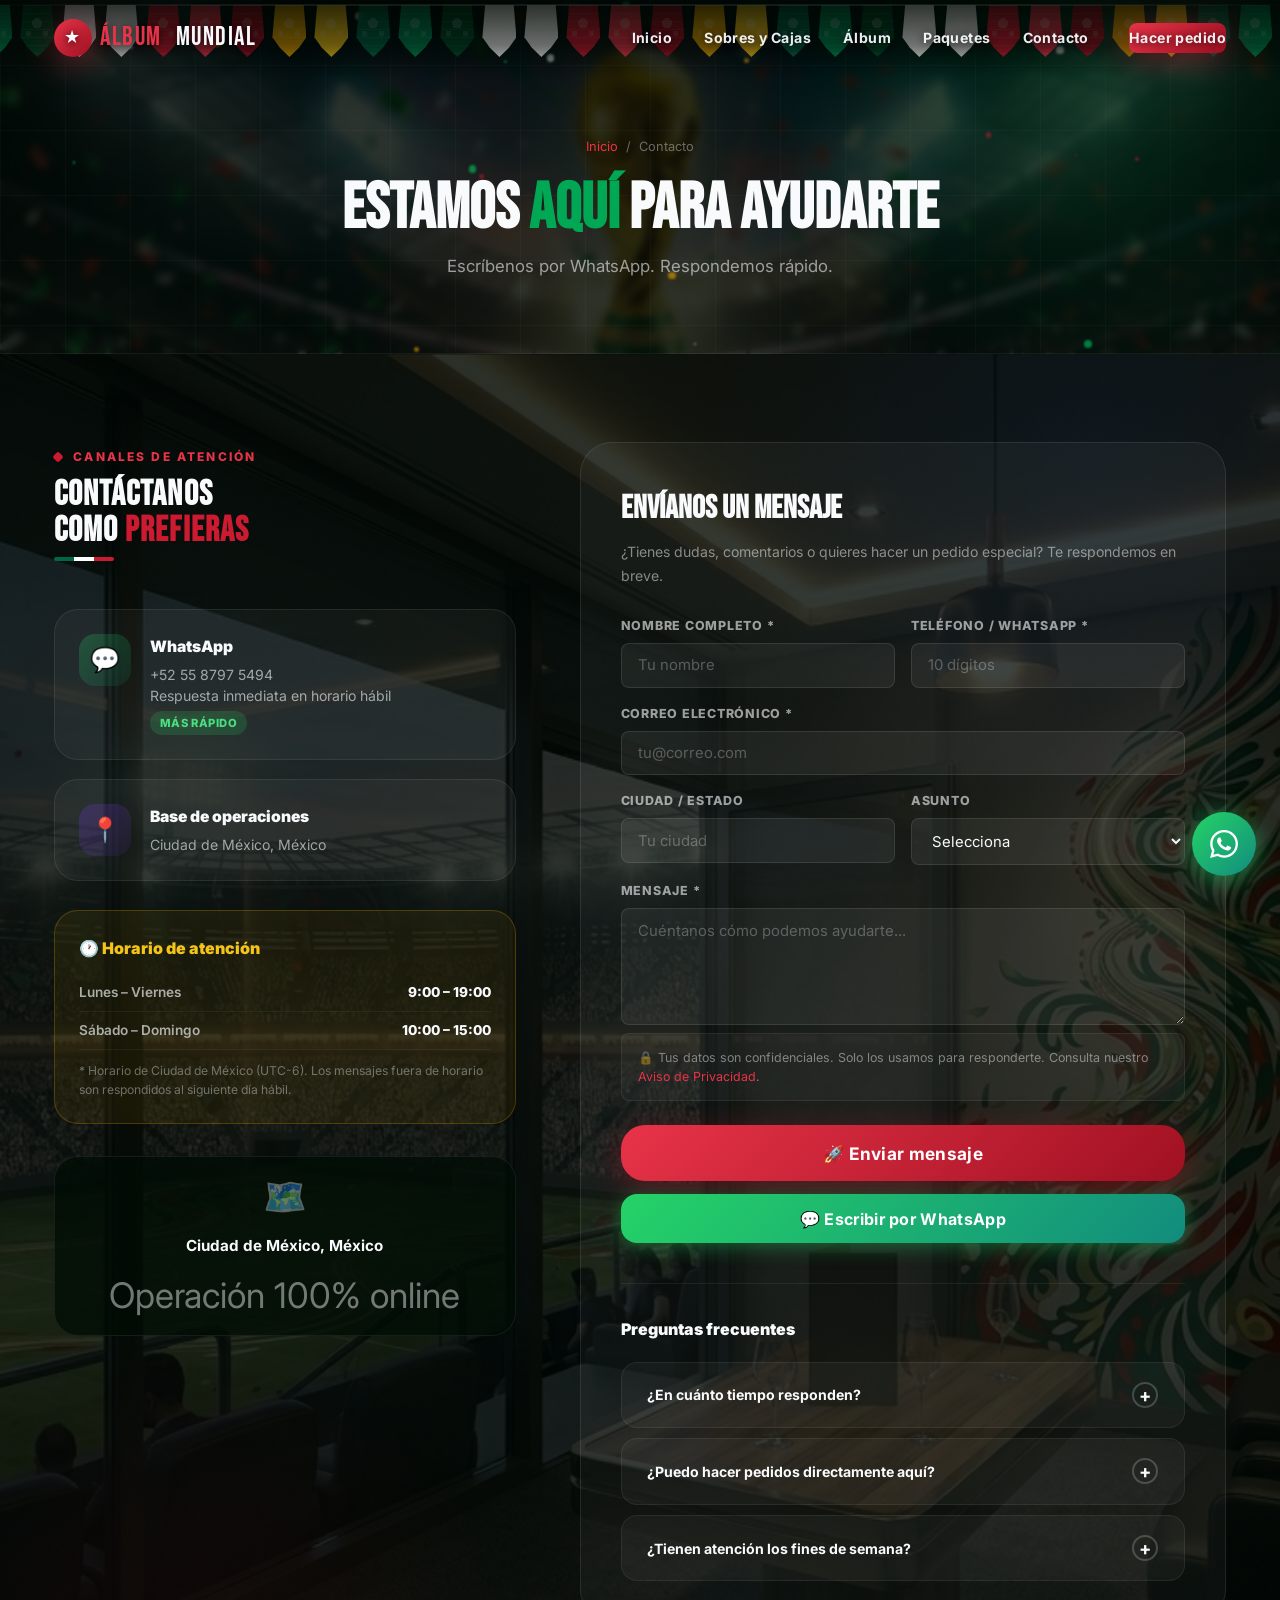
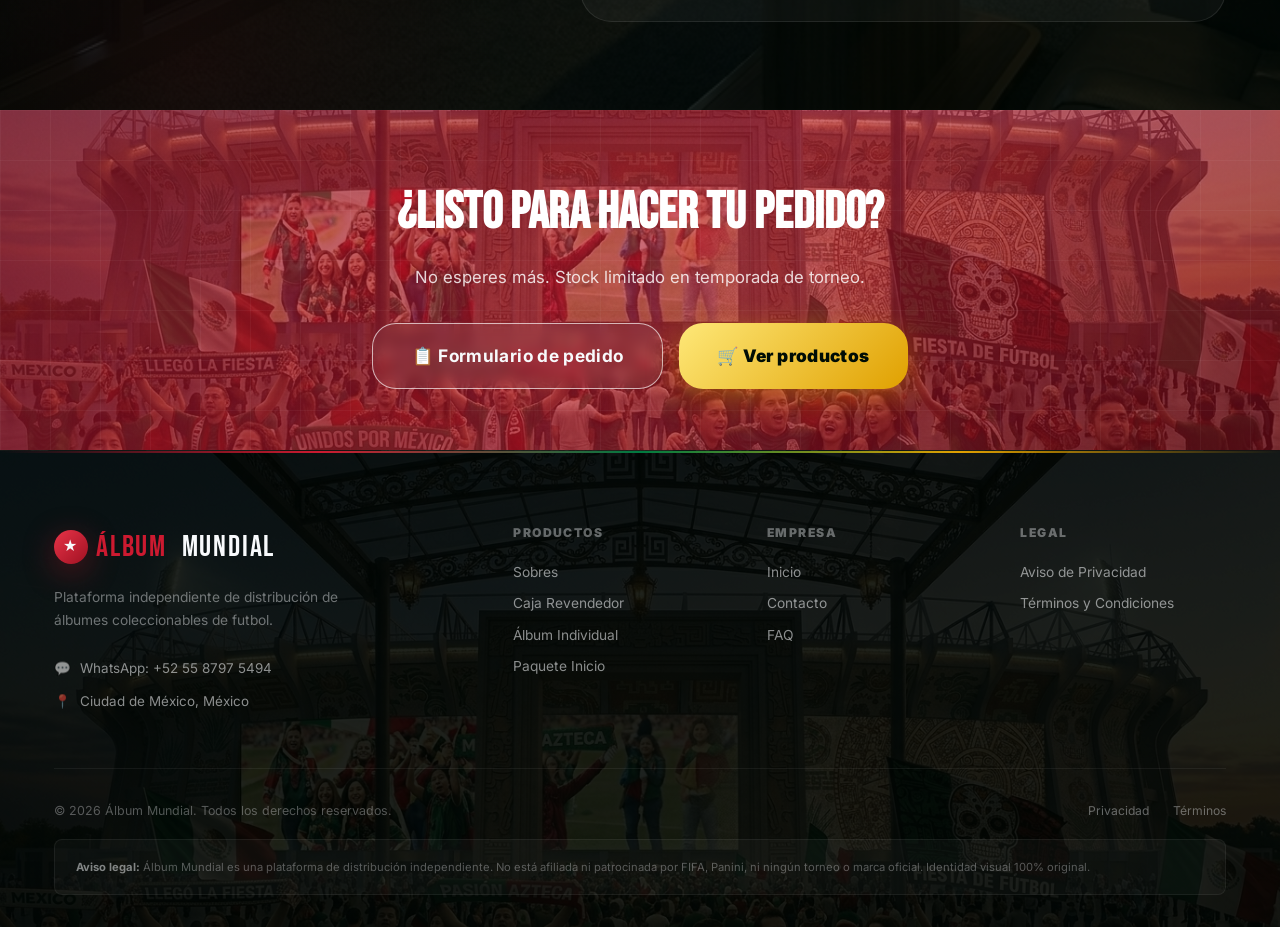
==== commit 2d207529: "Renombra a Álbum Mundial, actualiza horarios y reemplaza imágenes sin fondo - Cambia nombre de marca" ====
--- a/contacto.html
+++ b/contacto.html
@@ -3,7 +3,7 @@
 <head>
   <meta charset="UTF-8" />
   <meta name="viewport" content="width=device-width, initial-scale=1.0" />
-  <title>Contacto — Golazo Stickers</title>
+  <title>Contacto — Álbum Mundial</title>
   <meta name="description" content="Contáctanos por WhatsApp, formulario o correo. Respondemos en menos de 24 horas. Pedidos, dudas y cotizaciones de mayoreo.">
   <link rel="icon" href="data:image/svg+xml,<svg xmlns='http://www.w3.org/2000/svg' viewBox='0 0 100 100'><text y='.9em' font-size='90'>⚽</text></svg>">
   <link rel="preconnect" href="https://fonts.googleapis.com">
@@ -137,7 +137,7 @@
   <div class="container">
     <a href="index.html" class="nav-logo">
       <div class="logo-icon" aria-hidden="true">★</div>
-      <span class="brand-highlight">GOLAZO</span>&nbsp;STICKERS
+      <span class="brand-highlight">ÁLBUM</span>&nbsp;MUNDIAL
     </a>
     <ul class="nav-links" id="navLinks">
       <li><a href="index.html">Inicio</a></li>
@@ -161,7 +161,7 @@
       <a href="index.html">Inicio</a> / <span>Contacto</span>
     </div>
     <h1 class="page-header-title">Estamos <span style="color:var(--turq-light)">aquí</span> para ayudarte</h1>
-    <p class="page-header-sub">Escríbenos, llama o llena el formulario. Respondemos rápido.</p>
+    <p class="page-header-sub">Escríbenos por WhatsApp. Respondemos rápido.</p>
   </div>
 </header>
 
@@ -187,15 +187,6 @@
               <span class="cm-badge">Más rápido</span>
             </div>
           </a>
-          <!-- Pedidos -->
-          <a href="index.html#pedido" class="contact-method-card coral-card reveal delay-3">
-            <div class="cm-icon turq">🛒</div>
-            <div class="cm-body">
-              <div class="cm-title">Formulario de pedido</div>
-              <div class="cm-value">Llena el formulario de pedido en la página principal para un proceso más rápido</div>
-              <span class="cm-badge fast">Pedido directo</span>
-            </div>
-          </a>
           <!-- Ubicación -->
           <div class="contact-method-card reveal delay-4" style="cursor:default;">
             <div class="cm-icon" style="background:linear-gradient(135deg,rgba(124,58,237,.25),rgba(124,58,237,.08));">📍</div>
@@ -214,12 +205,8 @@
             <span class="horario-time">9:00 – 19:00</span>
           </div>
           <div class="horario-row">
-            <span class="horario-day">Sábado</span>
+            <span class="horario-day">Sábado – Domingo</span>
             <span class="horario-time">10:00 – 15:00</span>
-          </div>
-          <div class="horario-row">
-            <span class="horario-day">Domingo</span>
-            <span class="horario-closed">Cerrado</span>
           </div>
           <p style="font-size:.76rem; color:rgba(248,250,252,.38); margin-top:.8rem; line-height:1.5;">
             * Horario de Ciudad de México (UTC-6). Los mensajes fuera de horario son respondidos al siguiente día hábil.
@@ -329,7 +316,7 @@
   <div class="container">
     <div class="footer-grid">
       <div class="footer-brand">
-        <div class="footer-logo"><div class="logo-icon">★</div><span style="color:var(--coral)">GOLAZO</span>&nbsp;STICKERS</div>
+        <div class="footer-logo"><div class="logo-icon">★</div><span style="color:var(--coral)">ÁLBUM</span>&nbsp;MUNDIAL</div>
         <p class="footer-tagline">Plataforma independiente de distribución de álbumes coleccionables de futbol.</p>
         <nav class="footer-contact-items">
           <a class="footer-contact-item" href="https://wa.me/525587975494" target="_blank" rel="noopener noreferrer"><span>💬</span> WhatsApp: +52 55 8797 5494</a>
@@ -363,14 +350,14 @@
     </div>
     <div class="footer-bottom">
       <div class="footer-bottom-row">
-        <p class="footer-copy">© 2026 Golazo Stickers. Todos los derechos reservados.</p>
+        <p class="footer-copy">© 2026 Álbum Mundial. Todos los derechos reservados.</p>
         <nav class="footer-legal-links">
           <a href="privacidad.html">Privacidad</a>
           <a href="terminos.html">Términos</a>
         </nav>
       </div>
       <div class="footer-disclaimer">
-        <strong>Aviso legal:</strong> Golazo Stickers es una plataforma de distribución independiente. No está afiliada ni patrocinada por FIFA, Panini, ni ningún torneo o marca oficial. Identidad visual 100% original.
+        <strong>Aviso legal:</strong> Álbum Mundial es una plataforma de distribución independiente. No está afiliada ni patrocinada por FIFA, Panini, ni ningún torneo o marca oficial. Identidad visual 100% original.
       </div>
     </div>
   </div>
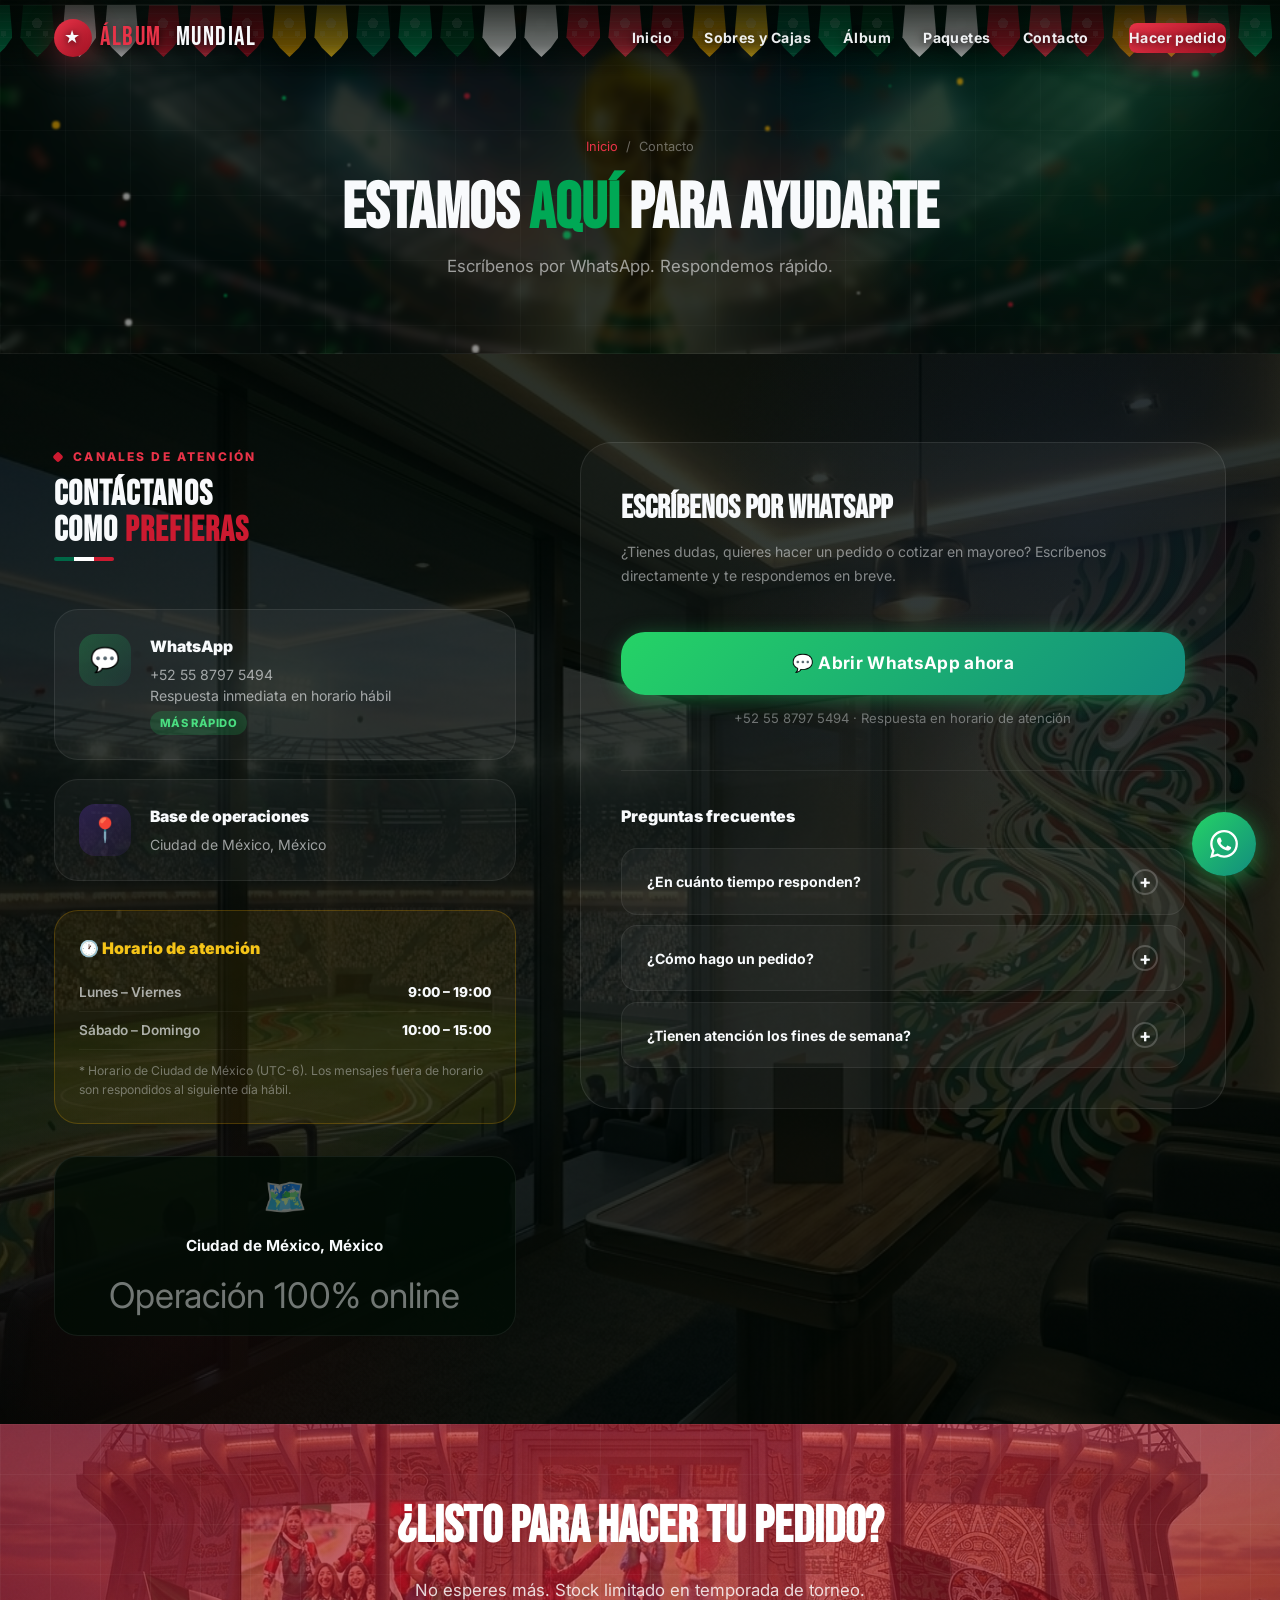
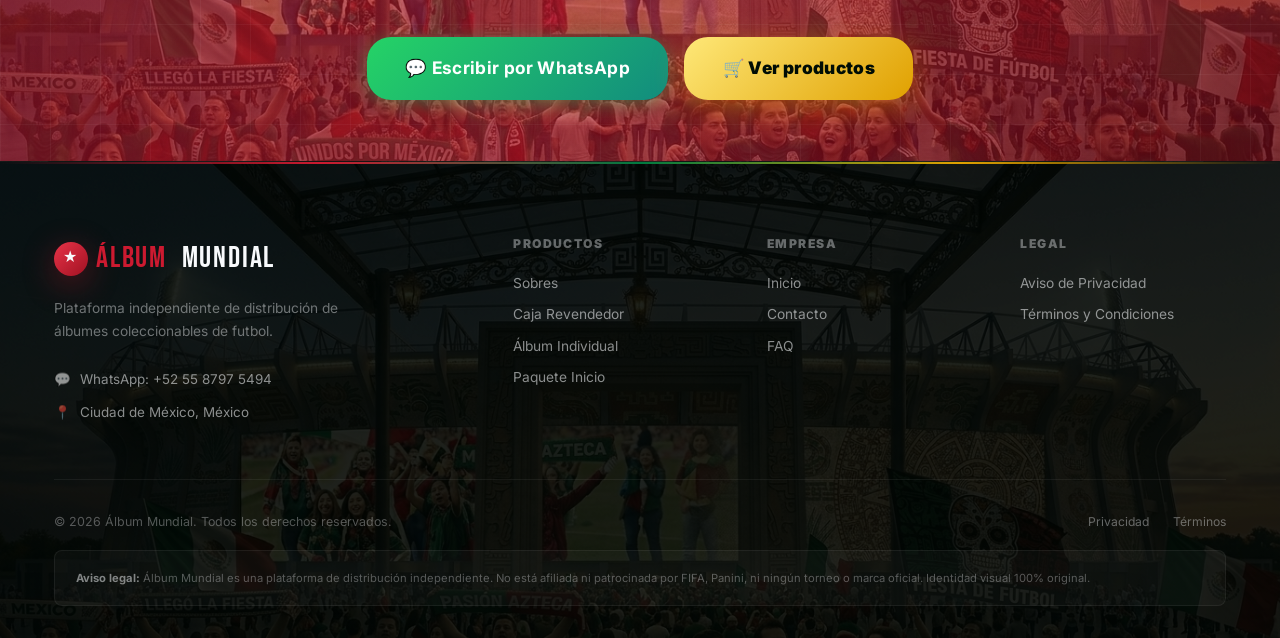
==== commit 4c2777b0: "Quita formularios de contacto y mayoreo — solo WhatsApp - contacto.html: reemplaza form por bloque W" ====
--- a/contacto.html
+++ b/contacto.html
@@ -221,60 +221,18 @@
         </div>
       </div>
 
-      <!-- Formulario de contacto -->
+      <!-- Contacto por WhatsApp -->
       <div class="contact-form-box reveal-right">
-        <h3>Envíanos un mensaje</h3>
-        <p class="form-sub">¿Tienes dudas, comentarios o quieres hacer un pedido especial? Te respondemos en breve.</p>
-        <form class="order-form-el" novalidate>
-          <div class="form-grid">
-            <div class="form-group">
-              <label for="c-nombre">Nombre completo *</label>
-              <input type="text" id="c-nombre" name="nombre" placeholder="Tu nombre" required autocomplete="name">
-            </div>
-            <div class="form-group">
-              <label for="c-tel">Teléfono / WhatsApp *</label>
-              <input type="tel" id="c-tel" name="telefono" placeholder="10 dígitos" required autocomplete="tel">
-            </div>
-            <div class="form-group full">
-              <label for="c-email">Correo electrónico *</label>
-              <input type="email" id="c-email" name="correo" placeholder="tu@correo.com" required autocomplete="email">
-            </div>
-            <div class="form-group">
-              <label for="c-ciudad">Ciudad / Estado</label>
-              <input type="text" id="c-ciudad" name="ciudad" placeholder="Tu ciudad" autocomplete="address-level2">
-            </div>
-            <div class="form-group">
-              <label for="c-asunto">Asunto</label>
-              <select id="c-asunto" name="asunto">
-                <option value="" disabled selected>Selecciona</option>
-                <option>Hacer un pedido</option>
-                <option>Consulta sobre productos</option>
-                <option>Consulta sobre precios</option>
-                <option>Seguimiento de pedido</option>
-                <option>Problema con mi pedido</option>
-                <option>Otro</option>
-              </select>
-            </div>
-            <div class="form-group full">
-              <label for="c-mensaje">Mensaje *</label>
-              <textarea id="c-mensaje" name="comentarios" rows="5" placeholder="Cuéntanos cómo podemos ayudarte..." required></textarea>
-            </div>
-          </div>
-
-          <div style="background:rgba(255,255,255,.04); border:1px solid rgba(255,255,255,.07); border-radius:var(--radius-sm); padding:.85rem 1rem; margin-top:.5rem; font-size:.78rem; color:rgba(248,250,252,.45); line-height:1.55;">
-            🔒 Tus datos son confidenciales. Solo los usamos para responderte. Consulta nuestro <a href="privacidad.html" style="color:var(--coral-light);">Aviso de Privacidad</a>.
-          </div>
-
-          <div class="form-actions" style="margin-top:1.5rem;">
-            <button type="submit" class="btn btn-primary btn-full btn-lg">
-              🚀 Enviar mensaje
-            </button>
-            <button type="button" class="btn btn-whatsapp btn-full" data-whatsapp="true">
-              💬 Escribir por WhatsApp
-            </button>
-          </div>
-          <div class="form-success" role="alert"></div>
-        </form>
+        <h3>Escríbenos por WhatsApp</h3>
+        <p class="form-sub">¿Tienes dudas, quieres hacer un pedido o cotizar en mayoreo? Escríbenos directamente y te respondemos en breve.</p>
+
+        <a href="https://wa.me/525587975494" target="_blank" rel="noopener noreferrer"
+           class="btn btn-whatsapp btn-full btn-lg" style="margin-top:1rem;">
+          💬 Abrir WhatsApp ahora
+        </a>
+        <p style="text-align:center; font-size:.82rem; color:rgba(248,250,252,.4); margin-top:.8rem;">
+          +52 55 8797 5494 · Respuesta en horario de atención
+        </p>
 
         <!-- FAQ rápido -->
         <div style="margin-top:2.5rem; padding-top:2rem; border-top:1px solid rgba(255,255,255,.07);">
@@ -282,15 +240,15 @@
           <div class="faq-list" style="max-width:100%;">
             <div class="faq-item">
               <button class="faq-question" style="font-size:.88rem;">¿En cuánto tiempo responden? <span class="faq-icon">+</span></button>
-              <div class="faq-answer"><p>Por WhatsApp respondemos usualmente en menos de 2 horas en horario hábil. Por formulario o correo, dentro de 24 horas hábiles.</p></div>
+              <div class="faq-answer"><p>Por WhatsApp respondemos usualmente en menos de 2 horas en horario hábil.</p></div>
             </div>
             <div class="faq-item">
-              <button class="faq-question" style="font-size:.88rem;">¿Puedo hacer pedidos directamente aquí? <span class="faq-icon">+</span></button>
-              <div class="faq-answer"><p>Sí. Puedes usar el formulario de esta página o ir directamente a <a href="index.html#pedido">la sección de pedidos</a> en el inicio. También por WhatsApp.</p></div>
+              <button class="faq-question" style="font-size:.88rem;">¿Cómo hago un pedido? <span class="faq-icon">+</span></button>
+              <div class="faq-answer"><p>Escríbenos por WhatsApp indicando el producto y cantidad. Te confirmamos disponibilidad y te damos los datos de pago.</p></div>
             </div>
             <div class="faq-item">
               <button class="faq-question" style="font-size:.88rem;">¿Tienen atención los fines de semana? <span class="faq-icon">+</span></button>
-              <div class="faq-answer"><p>Los sábados atendemos de 10:00 a 15:00. Los domingos no hay atención, pero puedes dejar tu mensaje y te respondemos el lunes.</p></div>
+              <div class="faq-answer"><p>Sábado y domingo atendemos de 10:00 a 15:00. Los mensajes fuera de horario se responden al siguiente día hábil.</p></div>
             </div>
           </div>
         </div>
@@ -305,7 +263,7 @@
     <h2>¿Listo para hacer tu pedido?</h2>
     <p>No esperes más. Stock limitado en temporada de torneo.</p>
     <div class="cta-actions">
-      <a href="index.html#pedido" class="btn btn-secondary btn-lg">📋 Formulario de pedido</a>
+      <a href="https://wa.me/525587975494" target="_blank" rel="noopener noreferrer" class="btn btn-whatsapp btn-lg">💬 Escribir por WhatsApp</a>
       <a href="productos.html" class="btn btn-gold btn-lg">🛒 Ver productos</a>
     </div>
   </div>
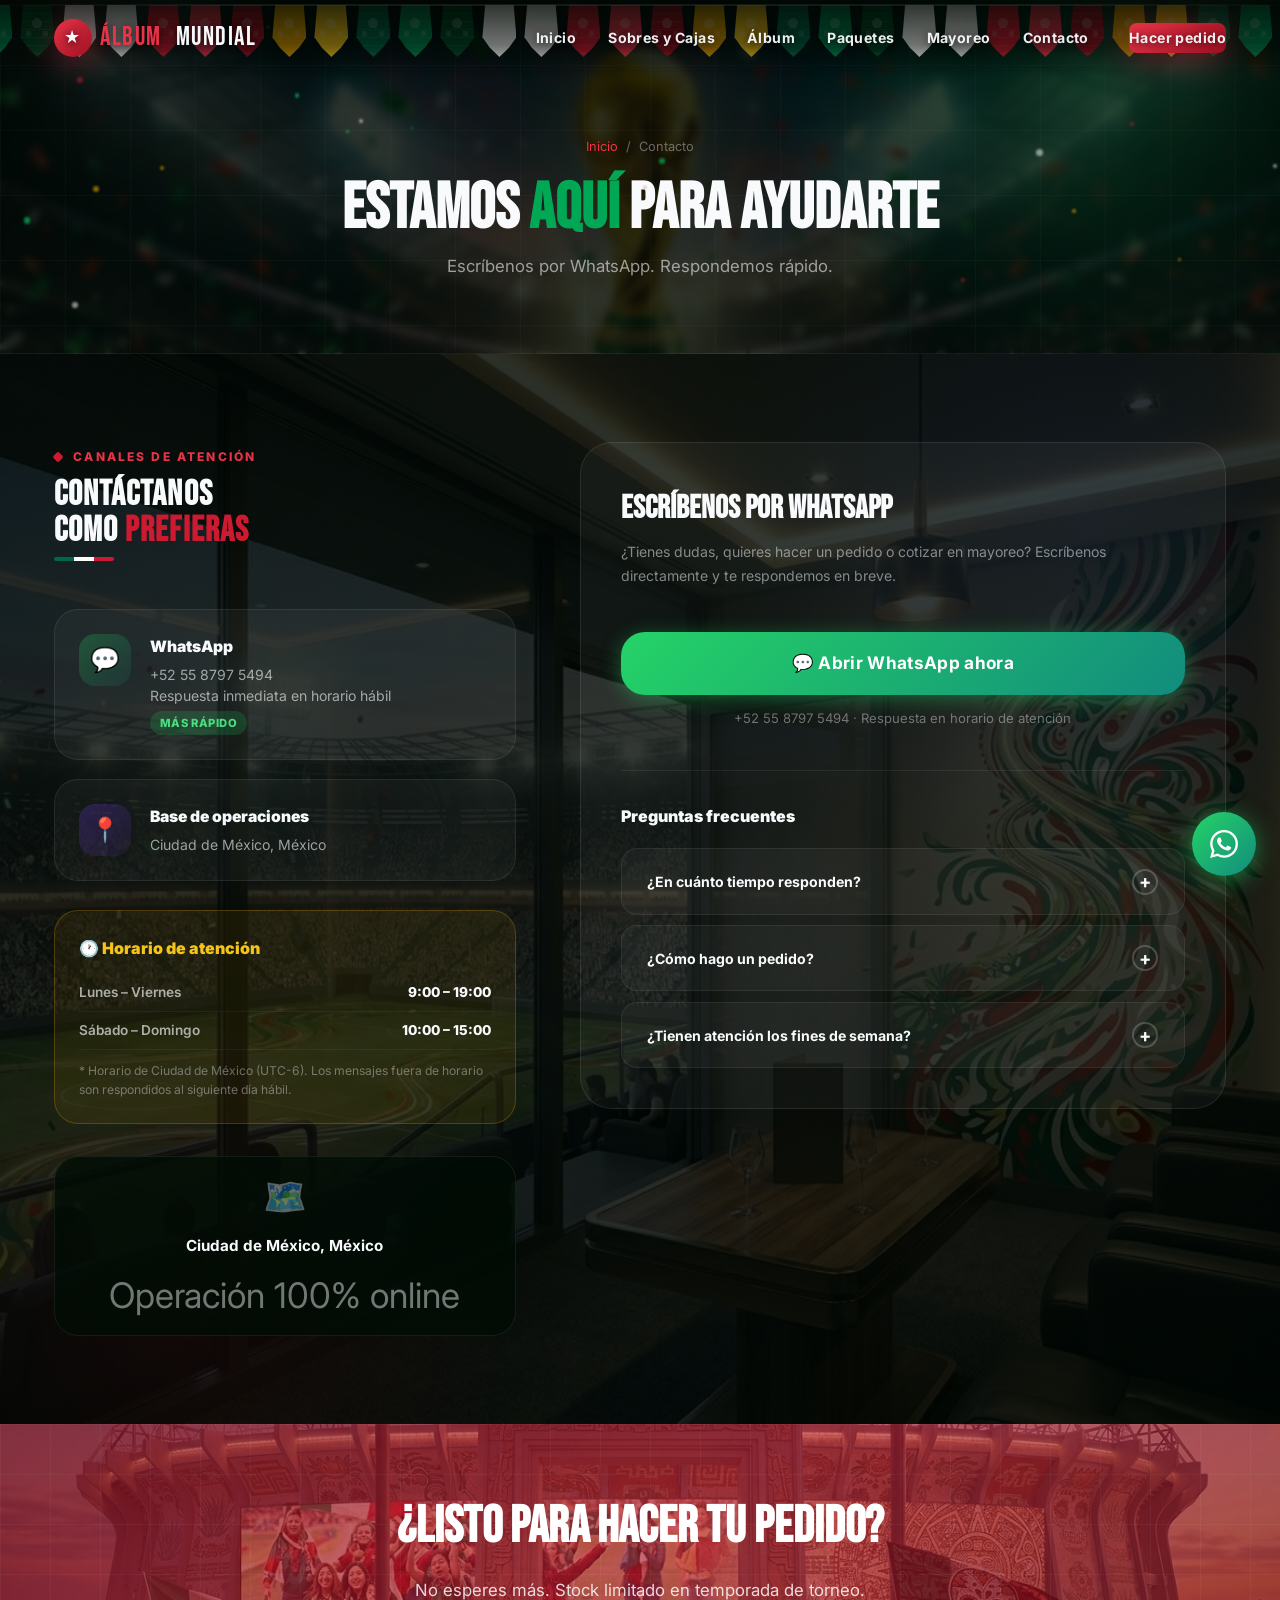
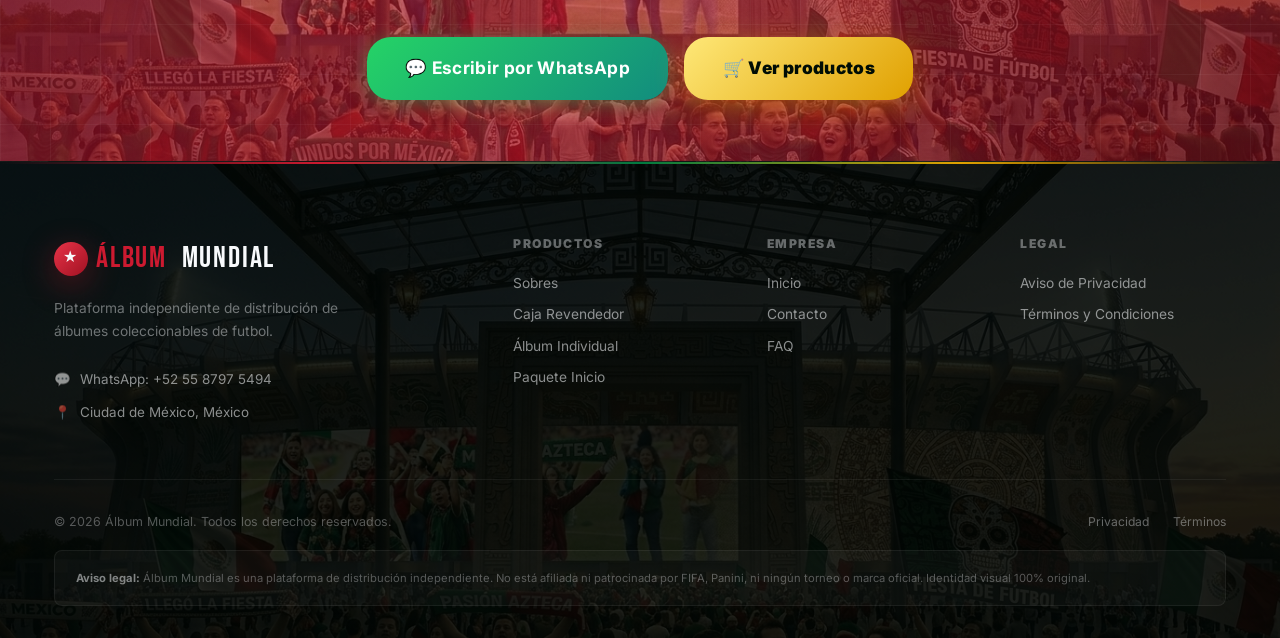
==== commit eebc0e89: "Auditoría completa: fixes críticos JS, CSS responsive, nav y meta OG - JS: aria-expanded en hamburgu" ====
--- a/contacto.html
+++ b/contacto.html
@@ -5,6 +5,13 @@
   <meta name="viewport" content="width=device-width, initial-scale=1.0" />
   <title>Contacto — Álbum Mundial</title>
   <meta name="description" content="Contáctanos por WhatsApp, formulario o correo. Respondemos en menos de 24 horas. Pedidos, dudas y cotizaciones de mayoreo.">
+  <meta property="og:title" content="Contacto — Álbum Mundial" />
+  <meta property="og:description" content="Contáctanos por WhatsApp. Respondemos en menos de 24 horas. Pedidos, dudas y cotizaciones de mayoreo." />
+  <meta property="og:type" content="website" />
+  <meta property="og:url" content="https://albumundial.com/contacto.html" />
+  <meta property="og:image" content="https://albumundial.com/PRODUCTOS%20SIN%20FONDO/%C3%81LBUM%20PASTA%20DURA.png" />
+  <meta property="og:image:width" content="1200" />
+  <meta property="og:image:height" content="630" />
   <link rel="icon" href="data:image/svg+xml,<svg xmlns='http://www.w3.org/2000/svg' viewBox='0 0 100 100'><text y='.9em' font-size='90'>⚽</text></svg>">
   <link rel="preconnect" href="https://fonts.googleapis.com">
   <link rel="preconnect" href="https://fonts.gstatic.com" crossorigin>
@@ -133,7 +140,7 @@
 <body>
 
 <!-- NAVBAR -->
-<nav class="navbar">
+<nav class="navbar" role="navigation" aria-label="Navegación principal">
   <div class="container">
     <a href="index.html" class="nav-logo">
       <div class="logo-icon" aria-hidden="true">★</div>
@@ -144,6 +151,7 @@
       <li><a href="productos.html#sobres">Sobres y Cajas</a></li>
       <li><a href="productos.html#album">Álbum</a></li>
       <li><a href="productos.html#paquetes">Paquetes</a></li>
+      <li><a href="mayoreo.html">Mayoreo</a></li>
       <li><a href="contacto.html">Contacto</a></li>
       <li class="nav-cta"><a href="index.html#pedido" class="btn btn-primary btn-sm">Hacer pedido</a></li>
     </ul>
--- a/css/styles.css
+++ b/css/styles.css
@@ -1,5 +1,5 @@
 /* ============================================================
-   GOLAZO STICKERS — MAIN STYLESHEET v2
+   ÁLBUM MUNDIAL — MAIN STYLESHEET v2
    Paleta original vibrante · Mobile-first · Premium
    ============================================================ */
 
@@ -36,6 +36,7 @@
   --section-py:   5.5rem;
   --radius:       1rem;
   --radius-sm:    0.5rem;
+  --radius-lg:    1.25rem;
   --radius-xl:    1.5rem;
   --radius-2xl:   2rem;
 
@@ -331,6 +332,8 @@
   cursor:pointer;
   flex-direction:column; gap:5px;
   padding:4px;
+  position:relative;
+  z-index:1001;
 }
 .nav-toggle span { display:block; width:26px; height:2px; background:var(--white); border-radius:2px; transition:var(--transition); }
 .nav-toggle.open span:nth-child(1) { transform:translateY(7px) rotate(45deg); }
@@ -342,19 +345,21 @@
   .nav-links {
     position:fixed;
     top:0; left:0; right:0; bottom:0;
-    flex-direction:column; justify-content:center;
+    flex-direction:column; justify-content:flex-start;
     background:rgba(0,10,3,.97);
     backdrop-filter:blur(20px);
     -webkit-backdrop-filter:blur(20px);
-    backdrop-filter:blur(24px);
-    gap:2rem;
+    gap:1.4rem;
     transform:translateX(100%);
     transition:transform .4s ease;
     z-index:999;
-    padding:2rem;
+    padding:5.5rem 2rem 2.5rem;
+    overflow-y:auto;
+    -webkit-overflow-scrolling:touch;
   }
   .nav-links.open  { transform:translateX(0); }
-  .nav-links a     { font-size:1.4rem; }
+  .nav-links a     { font-size:1.35rem; }
+  .nav-cta { margin-top:.6rem; }
   .nav-cta .btn    { width:100%; justify-content:center; font-size:1.1rem; padding:1rem 2rem; }
 }
 
@@ -607,29 +612,42 @@
 .hero-floating-badge {
   position:absolute;
   border-radius:var(--radius);
-  padding:.65rem 1rem;
-  font-size:.73rem; font-weight:900;
+  padding:.75rem 1.1rem;
+  font-size:.78rem; font-weight:900;
   text-align:center; line-height:1.3;
   box-shadow:var(--shadow-md);
-}
+  z-index:10;
+  letter-spacing:.03em;
+  text-transform:uppercase;
+  backdrop-filter:blur(6px);
+  -webkit-backdrop-filter:blur(6px);
+}
+/* Verde México — Edición Especial */
 .hfb-gold {
-  background:linear-gradient(135deg,var(--gold-light),var(--gold));
+  background:linear-gradient(135deg,#00C563,#007A40);
+  color:#fff;
+  border:2px solid rgba(0,255,120,.35);
+  box-shadow:0 0 20px rgba(0,197,99,.5), var(--shadow-md);
+  top:-18px; right:-20px;
+  animation:floatBadge 4s ease-in-out infinite .5s;
+}
+/* Blanco — Mundial 2026 */
+.hfb-turq {
+  background:linear-gradient(135deg,rgba(255,255,255,.95),rgba(230,238,248,.9));
   color:var(--night);
-  top:-14px; right:-14px;
-  animation:floatBadge 4s ease-in-out infinite .5s;
-}
-.hfb-turq {
-  background:linear-gradient(135deg,var(--turq-light),var(--turq-dark));
+  border:2px solid rgba(255,255,255,.6);
+  box-shadow:0 0 20px rgba(255,255,255,.3), var(--shadow-md);
+  bottom:24px; left:-28px;
+  animation:floatBadge 5s ease-in-out infinite 1s;
+}
+/* Rojo México — Stock Limitado */
+.hfb-coral {
+  background:linear-gradient(135deg,#FF2B45,#CC1A30);
   color:#fff;
-  bottom:24px; left:-24px;
-  animation:floatBadge 5s ease-in-out infinite 1s;
-}
-.hfb-coral {
-  background:linear-gradient(135deg,var(--coral-light),var(--coral-dark));
-  color:#fff;
-  top:40%; right:-30px;
+  border:2px solid rgba(255,60,80,.4);
+  box-shadow:0 0 20px rgba(204,26,48,.55), var(--shadow-md);
+  top:38%; right:-32px;
   animation:floatBadge 4.5s ease-in-out infinite 0s;
-  font-size:.65rem;
 }
 
 /* Orb detrás del visual */
@@ -773,12 +791,12 @@
 .qty-controls { display:flex; align-items:center; border:1px solid rgba(255,255,255,.15); border-radius:var(--radius-sm); overflow:hidden; }
 .qty-btn {
   background:rgba(255,255,255,.06); border:none; color:var(--white);
-  width:34px; height:34px; font-size:1.1rem; cursor:pointer;
+  width:44px; height:44px; font-size:1.1rem; cursor:pointer;
   transition:background .2s; display:flex; align-items:center; justify-content:center;
 }
 .qty-btn:hover { background:rgba(255,255,255,.18); }
 .qty-input {
-  width:46px; height:34px; background:transparent; border:none;
+  width:46px; height:44px; background:transparent; border:none;
   border-left:1px solid rgba(255,255,255,.1); border-right:1px solid rgba(255,255,255,.1);
   color:var(--white); text-align:center; font-size:.9rem; font-weight:800; outline:none;
 }
@@ -1188,12 +1206,24 @@
 .breadcrumb a:hover { color:var(--coral); }
 
 /* ─── LEGAL PAGES ────────────────────────────────────────── */
-.legal-content { max-width:820px; margin:0 auto; padding:4.5rem 1.5rem; }
+.legal-content {
+  max-width:820px; margin:0 auto; padding:4.5rem 2rem;
+  background:rgba(0,8,2,.92);
+  border-radius:var(--radius-2xl);
+  margin-top:2.5rem; margin-bottom:3rem;
+  border:1px solid rgba(255,255,255,.07);
+  box-shadow:0 20px 60px rgba(0,0,0,.5);
+  position:relative; z-index:1;
+}
+@media (max-width:600px) { .legal-content { padding:2.5rem 1.25rem; border-radius:var(--radius-xl); } }
 .legal-content h2 { font-family:var(--font-display); font-size:1.9rem; color:var(--coral-light); margin-top:2.8rem; margin-bottom:.9rem; }
 .legal-content h3 { font-size:1.08rem; font-weight:900; margin-top:1.8rem; margin-bottom:.5rem; color:var(--white); }
-.legal-content p  { font-size:.91rem; color:rgba(248,250,252,.62); line-height:1.85; margin-bottom:1rem; }
+.legal-content p  { font-size:.93rem; color:rgba(248,250,252,.82); line-height:1.85; margin-bottom:1rem; }
 .legal-content ul { margin:.5rem 0 1rem 1.5rem; list-style:disc; }
-.legal-content ul li { font-size:.91rem; color:rgba(248,250,252,.62); line-height:1.8; margin-bottom:.3rem; }
+.legal-content ul li { font-size:.93rem; color:rgba(248,250,252,.82); line-height:1.8; margin-bottom:.3rem; }
+.legal-content strong { color:var(--white); }
+.legal-content a { color:var(--turq-light); text-decoration:underline; }
+.legal-content a:hover { color:var(--white); }
 .legal-date {
   display:inline-block;
   background:rgba(255,255,255,.05); border:1px solid rgba(255,255,255,.08);
@@ -1371,3 +1401,150 @@
   .cta-actions{flex-direction:column}
   .cta-actions .btn{width:100%}
 }
+
+/* background-attachment:fixed falla en móvil Safari/Chrome */
+@media (max-width:900px) {
+  body { background-attachment: scroll; }
+}
+
+/* ─── LANDSCAPE MOBILE ───────────────────────────────────── */
+@media (max-width:900px) and (orientation:landscape) {
+  .hero {
+    min-height: auto;
+    padding-top: 56px;
+    padding-bottom: 1rem;
+  }
+  .hero .container {
+    grid-template-columns: 1fr 1fr;
+    text-align: left;
+    padding-top: 1.5rem;
+    padding-bottom: 1.5rem;
+    gap: 2rem;
+  }
+  .hero-visual { order: 0; }
+  .hero-sub { margin-left: 0; margin-right: 0; max-width: 100%; font-size: .88rem; }
+  .hero-urgency { margin-left: 0; }
+  .hero-actions { justify-content: flex-start; }
+  .hero-stats { justify-content: flex-start; margin-top: 1rem; padding-top: .8rem; gap: 1.5rem; }
+  .hero-card-stack { width: 160px; height: 210px; }
+  .hero-card { width: 125px; height: 168px; }
+  .hero-orb { width: 160px; height: 160px; }
+  .hero-title { font-size: clamp(2rem, 6vw, 3rem); }
+  .hfb-gold  { top: -10px; right: -10px; font-size: .6rem; padding: .35rem .5rem; }
+  .hfb-turq  { bottom: 6px; left: -10px; font-size: .6rem; padding: .35rem .5rem; }
+  .hfb-coral { top: 30%; right: -10px; font-size: .6rem; padding: .35rem .5rem; }
+  .nav-links {
+    padding-top: 3.5rem;
+    gap: 0.8rem;
+  }
+  .nav-links a { font-size: 1.1rem; }
+}
+
+/* ─── FOOTER TAGLINE en columna única ───────────────────── */
+@media (max-width:600px) {
+  .footer-tagline { max-width: 100%; }
+}
+
+/* ─── TABLA comparativa min-width ───────────────────────── */
+.compare-table { min-width: 520px; }
+
+/* ─── MODAL en móvil pequeño ────────────────────────────── */
+@media (max-width:480px) {
+  .modal-img-col { min-height: 160px; padding: 1rem; }
+  .modal-img { max-height: 180px; }
+  .modal-name { font-size: 1.8rem; }
+}
+
+/* ─── PRODUCT MODAL ─────────────────────────────────────── */
+.product-modal {
+  position:fixed; inset:0; z-index:3000;
+  display:flex; align-items:center; justify-content:center;
+  padding:1rem;
+  opacity:0; pointer-events:none;
+  transition:opacity .3s ease;
+}
+.product-modal.open { opacity:1; pointer-events:all; }
+.modal-overlay {
+  position:absolute; inset:0;
+  background:rgba(0,0,0,.88);
+  backdrop-filter:blur(10px);
+  -webkit-backdrop-filter:blur(10px);
+}
+.modal-content {
+  position:relative; z-index:1;
+  background:linear-gradient(145deg,var(--night-soft),var(--night-mid));
+  border:1px solid rgba(255,255,255,.1);
+  border-radius:var(--radius-2xl);
+  width:100%; max-width:800px; max-height:92vh;
+  overflow-y:auto; -webkit-overflow-scrolling:touch;
+  box-shadow:var(--shadow-lg),0 0 60px rgba(0,0,0,.5);
+  transform:scale(.93) translateY(24px);
+  transition:transform .35s cubic-bezier(.25,.46,.45,.94);
+}
+.product-modal.open .modal-content { transform:scale(1) translateY(0); }
+.modal-close-row {
+  display:flex; justify-content:flex-end;
+  position:sticky; top:0; z-index:2;
+  padding:.8rem .8rem 0;
+  background:linear-gradient(180deg,var(--night-soft) 60%,transparent 100%);
+}
+.modal-close {
+  background:rgba(255,255,255,.1); border:1px solid rgba(255,255,255,.18);
+  border-radius:50%; width:44px; height:44px;
+  color:var(--white); font-size:1rem; cursor:pointer;
+  display:flex; align-items:center; justify-content:center;
+  transition:background .2s; flex-shrink:0;
+}
+.modal-close:hover { background:rgba(255,255,255,.22); }
+.modal-body {
+  display:grid; grid-template-columns:1fr 1fr;
+  gap:2rem; padding:0 2.5rem 2.5rem;
+}
+@media (max-width:620px) {
+  .modal-body { grid-template-columns:1fr; padding:1.2rem 1.4rem 2rem; gap:1.2rem; }
+}
+.modal-img-col {
+  display:flex; align-items:center; justify-content:center;
+  background:rgba(255,255,255,.03);
+  border:1px solid rgba(255,255,255,.07);
+  border-radius:var(--radius-xl);
+  padding:2rem; min-height:240px;
+}
+.modal-img {
+  max-height:320px; width:auto; max-width:100%;
+  object-fit:contain;
+  filter:drop-shadow(0 8px 32px rgba(0,0,0,.6));
+  transition:transform .4s ease;
+}
+.modal-img:hover { transform:scale(1.04); }
+.modal-info-col { display:flex; flex-direction:column; gap:.9rem; }
+.modal-badge    { display:flex; gap:.4rem; flex-wrap:wrap; }
+.modal-name {
+  font-family:var(--font-display); font-size:2.3rem;
+  color:var(--white); line-height:1.05;
+}
+.modal-includes {
+  list-style:none; font-size:.88rem;
+  color:rgba(248,250,252,.65); line-height:1.75;
+}
+.modal-includes li { display:flex; align-items:flex-start; gap:.4rem; padding:.1rem 0; }
+.modal-includes li::before { content:'✦'; color:var(--coral); font-size:.55rem; margin-top:4px; flex-shrink:0; }
+.modal-price {
+  font-family:var(--font-display); font-size:2.6rem;
+  color:var(--white); line-height:1;
+}
+.modal-price-note { font-size:.76rem; color:rgba(248,250,252,.38); margin-top:.15rem; }
+.modal-stock-wrap { display:flex; align-items:center; gap:.4rem; font-size:.76rem; font-weight:700; }
+.modal-cta { margin-top:auto; padding-top:.5rem; }
+
+/* Cursor zoom en imágenes de tarjeta */
+.product-img { cursor:pointer; position:relative; }
+.product-img::after {
+  content:'🔍';
+  position:absolute; bottom:.5rem; right:.5rem;
+  font-size:1.1rem; opacity:0;
+  transition:opacity .25s ease;
+  pointer-events:none;
+  filter:drop-shadow(0 1px 4px rgba(0,0,0,.8));
+}
+.product-img:hover::after { opacity:.85; }
